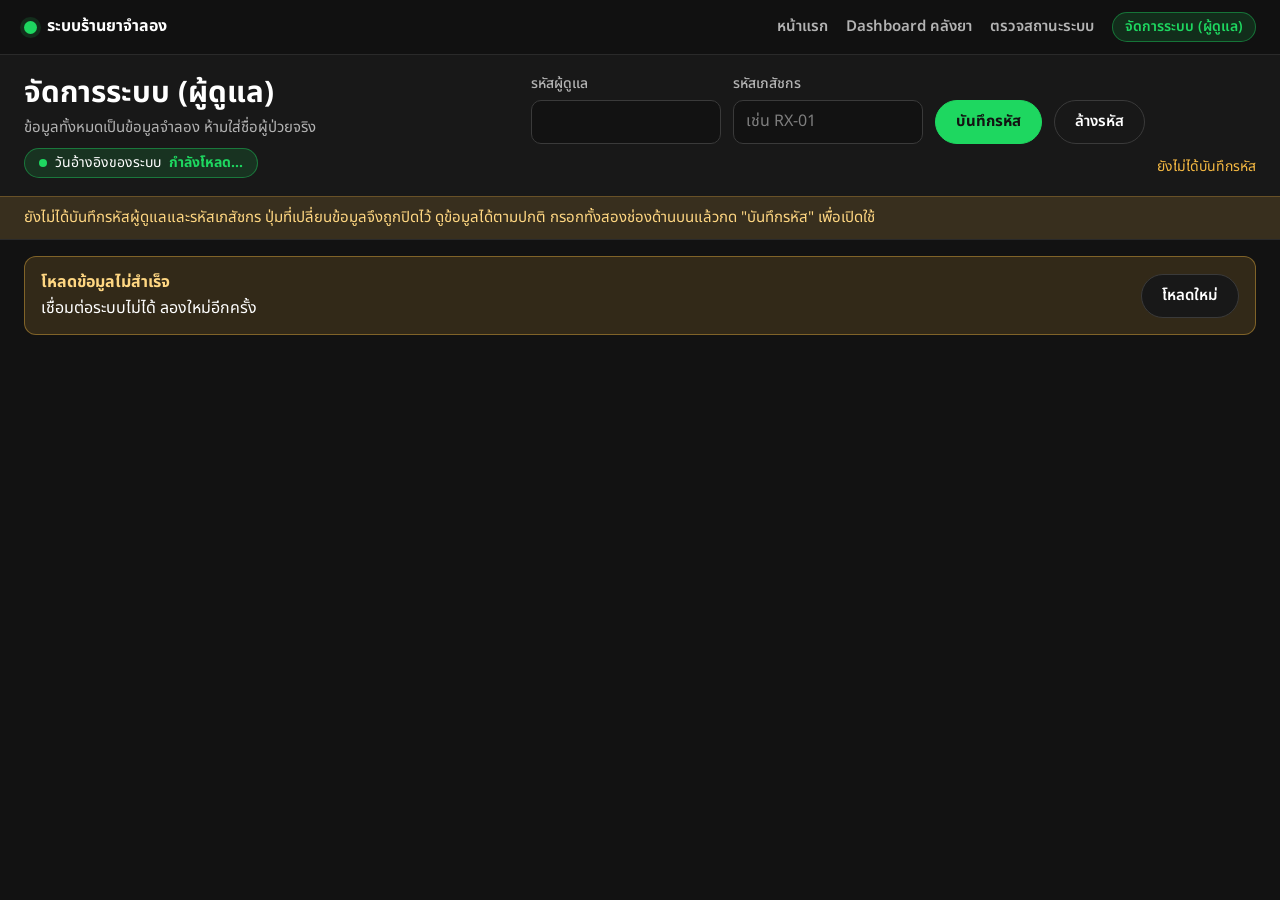
==== admin.html @ 60a3ba69 "Add files via upload" ====
<!DOCTYPE html>
<html lang="th">
<head>
<meta charset="utf-8">
<meta name="viewport" content="width=device-width, initial-scale=1, viewport-fit=cover">
<meta name="theme-color" content="#121212">
<title>จัดการระบบ (ผู้ดูแล) · ระบบร้านยาจำลอง</title>
<link rel="preconnect" href="https://fonts.googleapis.com">
<link rel="preconnect" href="https://fonts.gstatic.com" crossorigin>
<link href="https://fonts.googleapis.com/css2?family=Noto+Sans+Thai:wght@400;500;600;700&display=swap" rel="stylesheet">
<style>
  :root {
    color-scheme: dark;
    --bg: #121212;
    --card: #181818;
    --sub: #202020;
    --line: #2a2a2a;
    --hover: #222222;
    --border: #3a3a3a;
    --text: #ffffff;
    --muted: #b3b3b3;
    --green: #1ed760;
    --green-hover: #2ee670;
    --green-soft: rgba(30, 215, 96, 0.14);
    --green-border: rgba(30, 215, 96, 0.42);
    --orange: #f5b942;
    --orange-soft: rgba(245, 185, 66, 0.14);
    --gray: #8a8a8a;
    --red: #ff7b72;
    --red-soft: rgba(255, 123, 114, 0.14);
    --radius: 12px;
    --card-radius: 16px;
    --pill: 9999px;
    --shadow-card: rgba(0, 0, 0, 0.32) 0px 8px 18px;
    --shadow-dialog: rgba(0, 0, 0, 0.55) 0px 12px 32px;
  }
  * { box-sizing: border-box; }
  html, body { margin: 0; background: var(--bg); color: var(--text); }
  body {
    background: var(--bg);
    color: var(--text);
    font-family: 'Noto Sans Thai', system-ui, -apple-system, 'Segoe UI', sans-serif;
    font-size: 16px;
    line-height: 1.6;
    -webkit-font-smoothing: antialiased;
  }
  h1, h2, h3 { margin: 0; font-weight: 700; line-height: 1.35; }
  h1 { font-size: clamp(1.5rem, 3.2vw, 1.85rem); }
  h2 { font-size: 22px; }
  h3 { font-size: 20px; }
  p { margin: 0; }
  a { color: var(--green); text-underline-offset: .22em; }
  [hidden] { display: none !important; }

  .wrap { max-width: 1440px; margin: 0 auto; padding: 0 24px; }

  /* ---------- แถบนำทางร่วมของระบบ ---------- */
  .sys-topbar {
    background: rgba(18, 18, 18, 0.92);
    border-bottom: 1px solid var(--line);
    backdrop-filter: blur(10px);
    position: sticky;
    top: 0;
    z-index: 30;
  }
  .sys-topbar-inner {
    max-width: 1440px; margin: 0 auto; padding: 12px 24px;
    display: flex; align-items: center; justify-content: space-between;
    flex-wrap: wrap; gap: 10px 20px;
  }
  .sys-brand {
    display: inline-flex; align-items: center; gap: 10px;
    color: var(--text); font-weight: 700; text-decoration: none;
  }
  .sys-brand-dot {
    width: 13px; height: 13px; border-radius: 50%;
    background: var(--green); box-shadow: 0 0 0 4px var(--green-soft);
    flex: 0 0 auto;
  }
  .sys-nav { display: flex; align-items: center; flex-wrap: wrap; gap: 10px 18px; }
  .sys-nav a { color: var(--muted); text-decoration: none; font-size: 15px; font-weight: 600; }
  .sys-nav a:hover { color: var(--green); text-decoration: underline; }
  .sys-nav .sys-current {
    border: 1px solid var(--green-border); background: var(--green-soft); color: var(--green);
    border-radius: var(--pill); padding: 3px 12px; font-size: 14px; font-weight: 600;
  }

  /* ---------- ส่วนหัว ---------- */
  header.top {
    background: var(--card);
    border-bottom: 1px solid var(--line);
  }
  .top-inner {
    max-width: 1440px; margin: 0 auto;
    display: flex; align-items: flex-end; justify-content: space-between;
    gap: 20px 24px; padding: 18px 24px; flex-wrap: wrap;
  }
  .brand .sub { color: var(--muted); font-size: 15px; margin-top: 2px; }
  .asof {
    display: inline-flex; align-items: center; gap: 8px; margin-top: 8px;
    background: var(--green-soft); border: 1px solid var(--green-border); border-radius: var(--pill);
    padding: 3px 14px; font-size: 14px; color: var(--text);
  }
  .asof::before {
    content: ""; width: 8px; height: 8px; border-radius: 50%; background: var(--green);
  }
  .asof b { font-weight: 700; color: var(--green); }
  .creds { display: flex; align-items: flex-end; gap: 12px; flex-wrap: wrap; }
  .creds .field { display: flex; flex-direction: column; gap: 4px; }
  .creds input { width: 190px; }
  .cred-status { flex-basis: 100%; text-align: right; font-size: 14px; color: var(--muted); min-height: 1.5em; }
  .cred-status.warn { color: var(--orange); }

  .lock-note {
    background: var(--orange-soft); border-top: 1px solid rgba(245, 185, 66, 0.25);
    color: #ffd782; font-size: 15px; padding: 9px 24px;
  }

  /* ---------- ฟอร์ม ---------- */
  label { font-size: 14px; color: var(--muted); font-weight: 500; }
  input[type=text], input[type=password], input[type=number], input[type=date], input[type=search], select, textarea {
    font: inherit; font-size: 16px; color: var(--text);
    background: var(--bg); border: 1px solid var(--border); border-radius: 10px;
    padding: 8px 12px; min-height: 44px;
    transition: border-color .15s ease, box-shadow .15s ease;
  }
  input[type=date] { color-scheme: dark; }
  select { color-scheme: dark; cursor: pointer; }
  textarea { resize: vertical; min-height: 76px; width: 100%; }
  input::placeholder, textarea::placeholder { color: #7e7e7e; }
  input:focus, select:focus, textarea:focus {
    outline: none; border-color: var(--green); box-shadow: 0 0 0 2px var(--green-soft);
  }
  input:focus-visible, select:focus-visible, textarea:focus-visible {
    outline: 2px solid var(--green); outline-offset: 2px; border-color: var(--green);
  }
  .check { display: inline-flex; align-items: center; gap: 8px; color: var(--text); font-size: 15px; cursor: pointer; min-height: 44px; }
  .check input { width: 18px; height: 18px; accent-color: var(--green); }

  /* ---------- ปุ่ม (แคปซูล) ---------- */
  .btn {
    font: inherit; font-size: 15px; font-weight: 700; line-height: 1.4;
    border-radius: var(--pill); padding: 8px 20px; min-height: 44px;
    border: 1px solid transparent; cursor: pointer; white-space: nowrap;
    touch-action: manipulation;
    transition: transform .08s ease, background-color .14s ease, border-color .14s ease, color .14s ease;
  }
  .btn:focus-visible { outline: 3px solid var(--green); outline-offset: 2px; }
  .btn:active:not(:disabled) { transform: scale(0.98); }
  .btn.primary { background: var(--green); color: #121212; border-color: var(--green); }
  .btn.primary:hover:not(:disabled) { background: var(--green-hover); border-color: var(--green-hover); }
  .btn.secondary { background: var(--card); color: var(--text); border-color: var(--border); font-weight: 600; }
  .btn.secondary:hover:not(:disabled) { background: var(--hover); border-color: var(--green); color: var(--green); }
  .btn.danger { background: var(--red-soft); color: var(--red); border: 1px solid rgba(255, 123, 114, 0.45); font-weight: 600; }
  .btn.danger:hover:not(:disabled) { background: var(--red); color: #121212; border-color: var(--red); }
  .btn.sm { padding: 5px 14px; min-height: 36px; font-size: 14px; }
  .btn:disabled { opacity: .4; cursor: not-allowed; }

  /* ---------- แถบเตือน ---------- */
  .banner {
    display: flex; align-items: center; justify-content: space-between; gap: 16px; flex-wrap: wrap;
    border: 1px solid rgba(245, 185, 66, 0.4); background: var(--orange-soft);
    color: var(--text); border-radius: var(--radius); padding: 13px 16px; margin-top: 16px;
  }
  .banner .title { color: #ffd782; font-weight: 700; }
  .loading { color: var(--muted); padding: 32px 0; }

  /* ---------- แท็บ ---------- */
  .tabs { display: flex; gap: 8px; flex-wrap: wrap; margin: 22px 0 16px; }
  .tab {
    font: inherit; font-size: 16px; font-weight: 600; cursor: pointer; min-height: 44px;
    background: var(--card); color: var(--muted); border: 1px solid var(--line);
    border-radius: var(--pill); padding: 8px 22px;
    transition: background-color .14s ease, border-color .14s ease, color .14s ease;
  }
  .tab:hover { color: var(--text); background: var(--hover); border-color: var(--border); }
  .tab[aria-selected=true] { background: var(--green-soft); color: var(--green); border-color: var(--green); font-weight: 700; }
  .tab:focus-visible { outline: 3px solid var(--green); outline-offset: 2px; }
  .tab .n { font-weight: 500; opacity: .88; }

  .panel {
    background: var(--card); border: 1px solid var(--line);
    border-radius: var(--card-radius); box-shadow: var(--shadow-card);
    padding: 20px; margin-bottom: 32px;
  }
  .panel-head { display: flex; align-items: center; justify-content: space-between; gap: 16px; flex-wrap: wrap; margin-bottom: 14px; }
  .toolbar { display: flex; align-items: flex-end; gap: 14px 16px; flex-wrap: wrap; margin-bottom: 14px; }
  .toolbar .field { display: flex; flex-direction: column; gap: 4px; }
  .toolbar input[type=search] { width: 300px; max-width: 100%; }
  .count { color: var(--muted); font-size: 14px; margin-left: auto; align-self: center; }

  /* ---------- ตาราง ---------- */
  .table-wrap {
    overflow: auto; max-height: calc(100vh - 330px); min-height: 320px;
    border: 1px solid var(--line); border-radius: var(--radius); background: var(--card);
  }
  table { width: 100%; border-collapse: collapse; font-size: 15px; }
  thead th {
    position: sticky; top: 0; z-index: 1;
    background: #1e1e1e; color: var(--muted); font-weight: 600; text-align: left; font-size: 14px;
    padding: 11px 12px; border-bottom: 1px solid var(--line); white-space: nowrap;
  }
  tbody td { padding: 10px 12px; border-bottom: 1px solid var(--line); vertical-align: top; }
  tbody tr:hover td { background: var(--hover); }
  tbody tr:last-child td { border-bottom: none; }
  th.num, td.num { text-align: right; font-variant-numeric: tabular-nums; white-space: nowrap; }
  td.code { white-space: nowrap; font-weight: 600; font-family: "Cascadia Mono", Consolas, ui-monospace, monospace; font-size: 14px; color: var(--green); }
  td.nowrap { white-space: nowrap; }
  td.actions { white-space: nowrap; }
  td.actions .btn + .btn { margin-left: 6px; }
  .muted { color: var(--muted); }
  .small { font-size: 13.5px; color: var(--muted); display: block; font-family: 'Noto Sans Thai', system-ui, sans-serif; font-weight: 400; }
  .empty td { text-align: center; color: var(--muted); padding: 28px; }
  tr.row-expired td { background: rgba(255, 123, 114, 0.08); }
  tr.row-expired td:first-child { box-shadow: inset 4px 0 0 var(--red); }
  .more-row { display: flex; justify-content: center; padding-top: 14px; }

  /* ---------- ป้ายสถานะ (สี + ข้อความ) ---------- */
  .badge {
    display: inline-flex; align-items: center; gap: 6px;
    border-radius: var(--pill); padding: 2px 12px; font-size: 14px; font-weight: 600;
    border: 1px solid; white-space: nowrap;
  }
  .badge::before { content: ""; width: 8px; height: 8px; border-radius: 50%; background: currentColor; }
  .b-active { color: var(--green); border-color: var(--green-border); background: var(--green-soft); }
  .b-quarantine { color: #ffd782; border-color: rgba(245, 185, 66, 0.42); background: var(--orange-soft); }
  .b-written_off { color: #c8c8c8; border-color: var(--gray); background: rgba(138, 138, 138, 0.14); }
  .b-on { color: var(--green); border-color: var(--green-border); background: var(--green-soft); }
  .b-off { color: #c8c8c8; border-color: var(--gray); background: transparent; border-style: dashed; }
  .b-dispense { color: var(--text); border-color: var(--border); background: var(--sub); }
  .b-return { color: #9ad8ff; border-color: rgba(56, 189, 248, 0.4); background: rgba(56, 189, 248, 0.12); }
  .b-void { color: #c8c8c8; border-color: var(--gray); background: transparent; border-style: dashed; }
  .tag-expired {
    display: inline-block; margin-left: 8px; font-size: 13px; font-weight: 600;
    color: var(--red); border: 1px solid rgba(255, 123, 114, 0.45); background: var(--red-soft);
    border-radius: var(--pill); padding: 1px 10px;
  }

  /* ---------- กล่องยืนยัน ---------- */
  dialog {
    width: min(600px, calc(100vw - 32px)); max-height: calc(100vh - 32px);
    background: var(--card); color: var(--text); border: 1px solid var(--border);
    border-radius: var(--card-radius); padding: 0; box-shadow: var(--shadow-dialog);
  }
  dialog::backdrop { background: rgba(0, 0, 0, 0.74); backdrop-filter: blur(4px); }
  .dlg-body { padding: 22px 24px 20px; display: flex; flex-direction: column; gap: 14px; }
  .dlg-summary {
    background: var(--bg); border: 1px solid var(--line); border-radius: var(--radius);
    padding: 12px 14px; font-size: 15px; color: var(--text);
  }
  .dlg-summary.danger { border-color: rgba(255, 123, 114, 0.5); background: var(--red-soft); }
  .dlg-fields { display: grid; grid-template-columns: 1fr 1fr; gap: 12px 16px; }
  .dlg-fields .field { display: flex; flex-direction: column; gap: 4px; }
  .dlg-fields .field.full { grid-column: 1 / -1; }
  .dlg-fields input, .dlg-fields select { width: 100%; }
  .hint { font-size: 13.5px; color: var(--muted); }
  .req { color: var(--red); }
  .dlg-error {
    border: 1px solid rgba(255, 123, 114, 0.45); background: var(--red-soft); color: #ffb4ae;
    border-radius: var(--radius); padding: 10px 14px; font-weight: 500;
  }
  .reauth {
    border: 1px dashed var(--orange); background: var(--orange-soft);
    border-radius: var(--radius); padding: 12px 14px; display: flex; flex-direction: column; gap: 6px;
  }
  .dlg-actions { display: flex; justify-content: flex-end; gap: 10px; padding-top: 6px; flex-wrap: wrap; }

  /* ---------- ข้อความสำเร็จ ---------- */
  .toast {
    position: fixed; right: 24px; bottom: 24px; z-index: 50; width: min(440px, calc(100vw - 32px));
    display: flex; gap: 12px; align-items: flex-start;
    background: var(--card); border: 1px solid var(--green-border); border-left: 5px solid var(--green);
    border-radius: var(--radius); box-shadow: var(--shadow-dialog); padding: 13px 15px;
  }
  .toast .t-title { color: var(--green); font-weight: 700; }
  .toast .t-msg { flex: 1; }
  .toast .x {
    font: inherit; font-size: 14px; background: transparent; color: var(--muted); border: 1px solid var(--border);
    border-radius: var(--pill); padding: 2px 12px; cursor: pointer; min-height: 34px;
  }
  .toast .x:hover { color: var(--text); border-color: var(--green); }
  .toast .x:focus-visible { outline: 3px solid var(--green); outline-offset: 2px; }

  @media (max-width: 720px) {
    .wrap, .top-inner, .sys-topbar-inner, .lock-note { padding-inline: 16px; }
    .creds .field { flex: 1 1 140px; }
    .creds input, .toolbar .field, .toolbar input[type=search] { width: 100%; }
    .cred-status { text-align: left; }
    .count { margin-left: 0; width: 100%; }
    .dlg-fields { grid-template-columns: 1fr; }
    .toast { right: 16px; bottom: 16px; }
  }
</style>
</head>
<body>

<div class="sys-topbar">
  <div class="sys-topbar-inner">
    <a class="sys-brand" href="./index.html"><span class="sys-brand-dot" aria-hidden="true"></span>ระบบร้านยาจำลอง</a>
    <nav class="sys-nav" aria-label="นำทางระบบ">
      <a href="./index.html">หน้าแรก</a>
      <a href="./dashboard.html">Dashboard คลังยา</a>
      <a href="./status.html">ตรวจสถานะระบบ</a>
      <span class="sys-current" aria-current="page">จัดการระบบ (ผู้ดูแล)</span>
    </nav>
  </div>
</div>

<header class="top">
  <div class="top-inner">
    <div class="brand">
      <h1>จัดการระบบ (ผู้ดูแล)</h1>
      <p class="sub">ข้อมูลทั้งหมดเป็นข้อมูลจำลอง ห้ามใส่ชื่อผู้ป่วยจริง</p>
      <p class="asof">วันอ้างอิงของระบบ <b id="asof">กำลังโหลด…</b></p>
    </div>
    <form id="cred-form" class="creds" autocomplete="off" novalidate>
      <div class="field">
        <label for="admin-code">รหัสผู้ดูแล</label>
        <input id="admin-code" type="password" autocomplete="off" spellcheck="false">
      </div>
      <div class="field">
        <label for="rx-code">รหัสเภสัชกร</label>
        <input id="rx-code" type="text" placeholder="เช่น RX-01" autocomplete="off" spellcheck="false">
      </div>
      <button type="submit" class="btn primary">บันทึกรหัส</button>
      <button type="button" id="cred-clear" class="btn secondary">ล้างรหัส</button>
      <p id="cred-status" class="cred-status" role="status" aria-live="polite"></p>
    </form>
  </div>
  <p id="lock-note" class="lock-note" role="note">
    ยังไม่ได้บันทึกรหัสผู้ดูแลและรหัสเภสัชกร ปุ่มที่เปลี่ยนข้อมูลจึงถูกปิดไว้ ดูข้อมูลได้ตามปกติ
    กรอกทั้งสองช่องด้านบนแล้วกด "บันทึกรหัส" เพื่อเปิดใช้
  </p>
</header>

<main class="wrap">
  <div id="load-banner" class="banner" role="alert" hidden>
    <div>
      <p class="title" id="load-title">โหลดข้อมูลไม่สำเร็จ</p>
      <p id="load-msg"></p>
    </div>
    <button type="button" id="reload-btn" class="btn secondary">โหลดใหม่</button>
  </div>

  <p id="loading" class="loading" role="status">กำลังโหลดข้อมูล…</p>

  <div id="app" hidden>
    <div class="tabs" role="tablist" aria-label="ส่วนจัดการ">
      <button type="button" class="tab" role="tab" id="tab-catalog" aria-controls="panel-catalog" aria-selected="true">บัญชียา <span class="n" id="n-catalog"></span></button>
      <button type="button" class="tab" role="tab" id="tab-stock" aria-controls="panel-stock" aria-selected="false" tabindex="-1">คลังรายล็อต <span class="n" id="n-stock"></span></button>
      <button type="button" class="tab" role="tab" id="tab-log" aria-controls="panel-log" aria-selected="false" tabindex="-1">รายการจ่าย <span class="n" id="n-log"></span></button>
    </div>

    <!-- แท็บ บัญชียา -->
    <section class="panel" role="tabpanel" id="panel-catalog" aria-labelledby="tab-catalog">
      <div class="panel-head">
        <h2>บัญชียา</h2>
        <button type="button" class="btn primary" id="btn-add-drug" data-write>เพิ่มยา</button>
      </div>
      <div class="toolbar">
        <div class="field">
          <label for="cat-q">ค้นหา (รหัสยา / ชื่อสามัญ)</label>
          <input id="cat-q" type="search" placeholder="เช่น PARA หรือ Paracetamol">
        </div>
        <div class="field">
          <label for="cat-cat">หมวด</label>
          <select id="cat-cat"><option value="">ทุกหมวด</option></select>
        </div>
        <label class="check"><input type="checkbox" id="cat-nolot"> เฉพาะที่ยังไม่มีล็อต</label>
        <label class="check"><input type="checkbox" id="cat-inactive"> เฉพาะที่ปิดใช้งาน</label>
        <span class="count" id="cat-count"></span>
      </div>
      <div class="table-wrap">
        <table>
          <thead>
            <tr>
              <th>รหัสยา</th><th>ชื่อสามัญ</th><th>ความแรง</th><th>รูปแบบ</th><th>หมวด</th>
              <th class="num">จุดสั่งซื้อ</th><th class="num">ยอดใช้ได้</th><th class="num">จำนวนล็อต</th>
              <th>สถานะ</th><th>จัดการ</th>
            </tr>
          </thead>
          <tbody id="cat-body"></tbody>
        </table>
      </div>
    </section>

    <!-- แท็บ คลังรายล็อต -->
    <section class="panel" role="tabpanel" id="panel-stock" aria-labelledby="tab-stock" hidden>
      <div class="panel-head">
        <h2>คลังรายล็อต</h2>
        <button type="button" class="btn primary" id="btn-receive" data-write>รับยาเข้าล็อตใหม่</button>
      </div>
      <div class="toolbar">
        <div class="field">
          <label for="stk-q">ค้นหา (รหัสล็อตระบบ / รหัสยา / เลขล็อต)</label>
          <input id="stk-q" type="search" placeholder="เช่น S007 หรือ PARA500">
        </div>
        <div class="field">
          <label for="stk-status">สถานะ</label>
          <select id="stk-status">
            <option value="">ทุกสถานะ</option>
            <option value="active">ใช้ได้</option>
            <option value="quarantine">กักไว้</option>
            <option value="written_off">ตัดจำหน่าย</option>
          </select>
        </div>
        <span class="count" id="stk-count"></span>
      </div>
      <div class="table-wrap">
        <table>
          <thead>
            <tr>
              <th>รหัสล็อตระบบ</th><th>รหัสยา</th><th>เลขล็อต</th><th>วันรับ</th><th>วันหมดอายุ</th>
              <th class="num">คงเหลือ</th><th class="num">ราคาทุน</th><th>สถานะ</th><th>จัดการ</th>
            </tr>
          </thead>
          <tbody id="stk-body"></tbody>
        </table>
      </div>
    </section>

    <!-- แท็บ รายการจ่าย -->
    <section class="panel" role="tabpanel" id="panel-log" aria-labelledby="tab-log" hidden>
      <div class="panel-head">
        <h2>รายการจ่าย</h2>
      </div>
      <div class="toolbar">
        <div class="field">
          <label for="log-q">ค้นหา (เลขที่ใบจ่าย / รหัสยา / รหัสผู้ป่วย)</label>
          <input id="log-q" type="search" placeholder="เช่น D0115">
        </div>
        <div class="field">
          <label for="log-type">ประเภท</label>
          <select id="log-type">
            <option value="">ทุกประเภท</option>
            <option value="dispense">จ่าย</option>
            <option value="return">คืน</option>
            <option value="void">ยกเลิก</option>
          </select>
        </div>
        <span class="count" id="log-count"></span>
      </div>
      <div class="table-wrap">
        <table>
          <thead>
            <tr>
              <th>เลขที่ใบจ่าย</th><th>วันเวลา</th><th>รหัสยา</th><th>เลขล็อต</th><th class="num">จำนวน</th>
              <th>รหัสผู้ป่วย</th><th>รหัสเภสัชกร</th><th>ประเภท</th><th>จัดการ</th>
            </tr>
          </thead>
          <tbody id="log-body"></tbody>
        </table>
      </div>
      <div class="more-row"><button type="button" class="btn secondary" id="log-more" hidden>แสดงเพิ่ม</button></div>
    </section>
  </div>
</main>

<!-- กล่องยืนยัน (ใช้ร่วมทุก action) -->
<dialog id="dlg" aria-labelledby="dlg-title">
  <form id="dlg-form" class="dlg-body" novalidate>
    <h3 id="dlg-title"></h3>
    <p id="dlg-summary" class="dlg-summary"></p>
    <div id="dlg-fields" class="dlg-fields"></div>
    <div id="dlg-reauth" class="reauth" hidden>
      <label for="dlg-reauth-input">รหัสผู้ดูแลใหม่ <span class="req">*</span></label>
      <input id="dlg-reauth-input" type="password" autocomplete="off" spellcheck="false">
      <span class="hint">กรอกแล้วกด "ยืนยัน" อีกครั้ง ระบบจะบันทึกรหัสใหม่และส่งรายการนี้ซ้ำ</span>
    </div>
    <p id="dlg-error" class="dlg-error" role="alert" hidden></p>
    <div class="dlg-actions">
      <button type="button" class="btn secondary" id="dlg-cancel">ยกเลิก</button>
      <button type="submit" class="btn primary" id="dlg-ok">ยืนยัน</button>
    </div>
  </form>
</dialog>

<div id="toast" class="toast" role="status" aria-live="polite" hidden>
  <div class="t-msg">
    <p class="t-title">บันทึกสำเร็จ</p>
    <p id="toast-msg"></p>
  </div>
  <button type="button" class="x" id="toast-close" aria-label="ปิดข้อความ">ปิด</button>
</div>

<script>
'use strict';

/* =========================================================
   ค่าคงที่ (ไม่มีรหัสลับใด ๆ ในโค้ด)
   ========================================================= */
const KEY_ADMIN = 'rx_admin_code';
const KEY_RX = 'rx_pharmacist_code';
const NET_ERR = 'เชื่อมต่อระบบไม่ได้ ลองใหม่อีกครั้ง';
const LOCK_MSG = 'กรอกรหัสผู้ดูแลและรหัสเภสัชกร แล้วกด "บันทึกรหัส" ก่อน';
const LOG_PAGE = 50;

const STATUS_LABEL = { active: 'ใช้ได้', quarantine: 'กักไว้', written_off: 'ตัดจำหน่าย' };
const TYPE_LABEL = { dispense: 'จ่าย', return: 'คืน', void: 'ยกเลิก' };
const DRUG_FIELD_LABEL = {
  sku: 'รหัสยา', generic_name: 'ชื่อสามัญ', strength: 'ความแรง', dosage_form: 'รูปแบบ',
  unit: 'หน่วย', category: 'หมวด', atc_code: 'รหัส ATC', reorder_level: 'จุดสั่งซื้อ'
};

const state = {
  asOf: null,
  catalog: [],
  stock: [],
  log: [],
  drugBySku: new Map(),
  logShown: LOG_PAGE,
  loadedOnce: false,
  halted: false
};

/* =========================================================
   ตัวช่วยสร้าง element (ใช้ textContent / createElement เท่านั้น ไม่ประกอบ HTML จากข้อความ)
   ========================================================= */
const $ = (sel) => document.querySelector(sel);

function el(tag, props, ...children) {
  const n = document.createElement(tag);
  if (props) {
    for (const [k, v] of Object.entries(props)) {
      if (v === null || v === undefined || v === false) continue;
      if (k === 'class') n.className = v;
      else if (k === 'text') n.textContent = v;
      else if (k.startsWith('on') && typeof v === 'function') n.addEventListener(k.slice(2), v);
      else n.setAttribute(k, v === true ? '' : String(v));
    }
  }
  for (const c of children.flat()) {
    if (c === null || c === undefined || c === false) continue;
    n.append(c instanceof Node ? c : String(c));
  }
  return n;
}

const str = (v) => (v === null || v === undefined) ? '' : String(v);

/* =========================================================
   sessionStorage เท่านั้น
   ========================================================= */
function ssGet(k) { try { return sessionStorage.getItem(k) || ''; } catch (e) { return ''; } }
function ssSet(k, v) { try { sessionStorage.setItem(k, v); return true; } catch (e) { return false; } }
function ssDel(k) { try { sessionStorage.removeItem(k); } catch (e) { /* ignore */ } }
function creds() { return { admin: ssGet(KEY_ADMIN), by: ssGet(KEY_RX) }; }
function canWrite() { const c = creds(); return !!(c.admin && c.by); }

/* =========================================================
   รูปแบบการแสดงผล (แสดงค่าที่เซิร์ฟเวอร์ส่ง ไม่คำนวณยอดเอง)
   ========================================================= */
function fmtInt(v) {
  if (v === null || v === undefined || v === '') return '—';
  const x = Number(v);
  return Number.isFinite(x) ? Math.round(x).toLocaleString('en-US') : '—';
}
function fmtMoney(v) {
  if (v === null || v === undefined || v === '') return '—';
  const x = Number(v);
  return Number.isFinite(x)
    ? x.toLocaleString('en-US', { minimumFractionDigits: 2, maximumFractionDigits: 2 })
    : '—';
}
function fmtDate(v) {
  if (v === null || v === undefined || v === '') return null;
  const s = String(v);
  return /^\d{4}-\d{2}-\d{2}/.test(s) ? s.slice(0, 10) : s;
}
function isTrue(v) { return v === true || v === 'true' || v === 1 || v === 't'; }
function drugLabel(sku) {
  const d = state.drugBySku.get(sku);
  return d ? [d.generic_name, d.strength].filter(Boolean).join(' ') : '';
}
function errText(e) {
  if (e === null || e === undefined) return '';
  if (typeof e === 'string') return e;
  if (typeof e === 'object' && e.message) return String(e.message);
  try { return JSON.stringify(e); } catch (x) { return String(e); }
}

/* =========================================================
   ส่วนหัว: รหัสผู้ดูแล / รหัสเภสัชกร
   ========================================================= */
function updateLock() {
  const ok = canWrite();
  document.querySelectorAll('[data-write]').forEach((b) => {
    b.disabled = !ok;
    if (ok) b.removeAttribute('title'); else b.title = LOCK_MSG;
  });
  $('#lock-note').hidden = ok;
  updateCredStatus();
}

function updateCredStatus() {
  const c = creds();
  const st = $('#cred-status');
  const typedAdmin = $('#admin-code').value;
  const typedRx = $('#rx-code').value.trim().toUpperCase();
  st.classList.remove('warn');
  if (c.admin && c.by) {
    if (typedAdmin !== c.admin || typedRx !== c.by) {
      st.textContent = 'มีการแก้รหัสที่ยังไม่บันทึก กด "บันทึกรหัส" เพื่อใช้ค่าใหม่ (ตอนนี้ยังใช้ผู้บันทึก ' + c.by + ')';
      st.classList.add('warn');
    } else {
      st.textContent = 'บันทึกรหัสแล้ว · ผู้บันทึก ' + c.by;
    }
  } else {
    st.textContent = 'ยังไม่ได้บันทึกรหัส';
    st.classList.add('warn');
  }
}

$('#cred-form').addEventListener('submit', (e) => {
  e.preventDefault();
  const admin = $('#admin-code').value;
  const rx = $('#rx-code').value.trim().toUpperCase();
  $('#rx-code').value = rx;
  if (!admin.trim() || !rx) {
    const st = $('#cred-status');
    st.textContent = 'กรอกให้ครบทั้งรหัสผู้ดูแลและรหัสเภสัชกร';
    st.classList.add('warn');
    (!admin.trim() ? $('#admin-code') : $('#rx-code')).focus();
    return;
  }
  ssSet(KEY_ADMIN, admin);
  ssSet(KEY_RX, rx);
  updateLock();
});

$('#cred-clear').addEventListener('click', () => {
  ssDel(KEY_ADMIN);
  ssDel(KEY_RX);
  $('#admin-code').value = '';
  $('#rx-code').value = '';
  updateLock();
});

$('#admin-code').addEventListener('input', updateCredStatus);
$('#rx-code').addEventListener('input', updateCredStatus);

/* =========================================================
   โหลดข้อมูล GET /api/data
   ========================================================= */
function showLoadError(title, msg) {
  $('#load-title').textContent = title;
  $('#load-msg').textContent = msg;
  $('#load-banner').hidden = false;
  $('#loading').hidden = true;
  // ถ้ายังไม่เคยโหลดสำเร็จ หรือระบบสั่งหยุด ให้ซ่อนส่วนจัดการ
  $('#app').hidden = !state.loadedOnce || state.halted;
}

async function loadData() {
  const btn = $('#reload-btn');
  btn.disabled = true;
  if (!state.loadedOnce) $('#loading').hidden = false;

  let res, json;
  try {
    res = await fetch('/api/data', { cache: 'no-store', headers: { Accept: 'application/json' } });
  } catch (e) {
    btn.disabled = false;
    showLoadError('โหลดข้อมูลไม่สำเร็จ', NET_ERR + (state.loadedOnce ? ' (ตัวเลขบนจออาจไม่ตรงกับฐานข้อมูล)' : ''));
    return;
  }
  try {
    json = await res.json();
  } catch (e) {
    btn.disabled = false;
    showLoadError('โหลดข้อมูลไม่สำเร็จ', NET_ERR);
    return;
  }
  btn.disabled = false;

  if (!res.ok || !json || typeof json !== 'object') {
    showLoadError('โหลดข้อมูลไม่สำเร็จ',
      (json && json.message ? String(json.message) : 'ระบบตอบกลับผิดพลาด (HTTP ' + res.status + ')') +
      (state.loadedOnce ? ' (ตัวเลขบนจออาจไม่ตรงกับฐานข้อมูล)' : ''));
    return;
  }

  if (json.catalog_error) {
    state.halted = true;
    showLoadError('ยังไม่ได้ติดตั้งส่วนจัดการข้อมูล', errText(json.catalog_error) + ' — ติดตั้งแล้วกด "โหลดใหม่"');
    return;
  }

  state.halted = false;
  const items = (x) => (x && Array.isArray(x.items)) ? x.items : [];
  const metaAsOf = (x) => (x && x.meta && x.meta.as_of) ? x.meta.as_of : null;

  state.asOf = fmtDate(metaAsOf(json.drugs) || metaAsOf(json.catalog) || metaAsOf(json.stock) || metaAsOf(json.dispense_log));
  state.catalog = items(json.catalog);
  state.stock = items(json.stock);
  state.log = items(json.dispense_log);
  state.drugBySku = new Map(state.catalog.map((d) => [d.sku, d]));
  state.loadedOnce = true;

  $('#asof').textContent = state.asOf || 'ไม่ทราบ (เซิร์ฟเวอร์ไม่ได้ส่งมา)';
  $('#n-catalog').textContent = '(' + state.catalog.length + ')';
  $('#n-stock').textContent = '(' + state.stock.length + ')';
  $('#n-log').textContent = '(' + state.log.length + ')';

  rebuildCategoryFilter();
  renderAll();

  $('#load-banner').hidden = true;
  $('#loading').hidden = true;
  $('#app').hidden = false;
}

$('#reload-btn').addEventListener('click', loadData);

function renderAll() {
  renderCatalog();
  renderStock();
  renderLog();
  updateLock();
}

/* =========================================================
   ตัวช่วยตาราง
   ========================================================= */
function td(text, cls) { return el('td', { class: cls || null, text: str(text) }); }
function badge(text, cls) { return el('span', { class: 'badge ' + cls, text: text }); }
function actBtn(label, variant, onClick) {
  const ok = canWrite();
  return el('button', {
    type: 'button', class: 'btn sm ' + variant, 'data-write': true,
    disabled: !ok, title: ok ? null : LOCK_MSG, onclick: onClick, text: label
  });
}
function emptyRow(cols, text) {
  return el('tr', { class: 'empty' }, el('td', { colspan: cols, text: text }));
}
function distinct(field, extra) {
  const set = new Set();
  state.catalog.forEach((d) => { const v = str(d[field]).trim(); if (v) set.add(v); });
  if (extra) set.add(extra);
  return [...set].sort((a, b) => a.localeCompare(b, 'th'));
}

/* =========================================================
   แท็บ บัญชียา
   ========================================================= */
function rebuildCategoryFilter() {
  const sel = $('#cat-cat');
  const cur = sel.value;
  const opts = distinct('category');
  sel.replaceChildren(el('option', { value: '', text: 'ทุกหมวด' }), ...opts.map((c) => el('option', { value: c, text: c })));
  sel.value = opts.includes(cur) ? cur : '';
}

function renderCatalog() {
  const q = $('#cat-q').value.trim().toLowerCase();
  const cat = $('#cat-cat').value;
  const noLot = $('#cat-nolot').checked;
  const inactive = $('#cat-inactive').checked;

  const rows = state.catalog.filter((d) => {
    if (q && !(str(d.sku).toLowerCase().includes(q) || str(d.generic_name).toLowerCase().includes(q))) return false;
    if (cat && str(d.category) !== cat) return false;
    if (noLot && (Number(d.lot_count) || 0) !== 0) return false;
    if (inactive && isTrue(d.is_active)) return false;
    return true;
  }).sort((a, b) => str(a.sku).localeCompare(str(b.sku), 'en', { numeric: true }));

  const body = $('#cat-body');
  body.replaceChildren(...(rows.length ? rows.map(catalogRow) : [emptyRow(10, 'ไม่พบรายการที่ตรงกับเงื่อนไข')]));
  $('#cat-count').textContent = 'แสดง ' + rows.length + ' จาก ' + state.catalog.length + ' รายการ';
}

function catalogRow(d) {
  const active = isTrue(d.is_active);
  const qtyCell = el('td', { class: 'num' }, fmtInt(d.usable_qty));
  if (Number(d.quarantine_qty) > 0) {
    qtyCell.append(el('span', { class: 'small', text: 'กักไว้ ' + fmtInt(d.quarantine_qty) }));
  }
  return el('tr', null,
    td(d.sku, 'code'),
    td(d.generic_name),
    td(d.strength, 'nowrap'),
    td(d.dosage_form),
    td(d.category),
    td(fmtInt(d.reorder_level), 'num'),
    qtyCell,
    td(fmtInt(d.lot_count), 'num'),
    el('td', null, badge(active ? 'ใช้งาน' : 'ปิดใช้งาน', active ? 'b-on' : 'b-off')),
    el('td', { class: 'actions' },
      actBtn('แก้ไข', 'secondary', () => openEditDrug(d)),
      active
        ? actBtn('ปิดใช้งาน', 'danger', () => openSetActive(d, false))
        : actBtn('เปิดใช้งาน', 'secondary', () => openSetActive(d, true))
    )
  );
}

['#cat-q', '#cat-cat', '#cat-nolot', '#cat-inactive'].forEach((s) => {
  $(s).addEventListener('input', () => { renderCatalog(); updateLock(); });
});

/* =========================================================
   แท็บ คลังรายล็อต
   ========================================================= */
function renderStock() {
  const q = $('#stk-q').value.trim().toLowerCase();
  const st = $('#stk-status').value;

  const rows = state.stock.filter((s) => {
    if (q && !(str(s.stock_id).toLowerCase().includes(q) || str(s.sku).toLowerCase().includes(q) || str(s.lot).toLowerCase().includes(q))) return false;
    if (st && s.status !== st) return false;
    return true;
  }).sort((a, b) => str(a.stock_id).localeCompare(str(b.stock_id), 'en', { numeric: true }));

  $('#stk-body').replaceChildren(...(rows.length ? rows.map(stockRow) : [emptyRow(9, 'ไม่พบล็อตที่ตรงกับเงื่อนไข')]));
  $('#stk-count').textContent = 'แสดง ' + rows.length + ' จาก ' + state.stock.length + ' ล็อต';
}

function stockRow(s) {
  const exp = fmtDate(s.expiry);
  // ไฮไลต์เพื่อการมองเห็นเท่านั้น (เทียบกับ as_of จากเซิร์ฟเวอร์ ไม่ใช้วันที่ของเครื่อง) ไม่เปลี่ยนสถานะใด ๆ
  const expired = !!(exp && state.asOf && exp < state.asOf);

  const expCell = el('td', { class: 'nowrap' });
  if (exp) {
    expCell.append(exp);
    if (expired) expCell.append(el('span', { class: 'tag-expired', text: 'หมดอายุแล้ว' }));
  } else {
    expCell.append(el('span', { class: 'muted', text: 'ไม่ระบุ' }));
  }

  const skuCell = el('td', { class: 'code' }, str(s.sku));
  const name = drugLabel(s.sku);
  if (name) skuCell.append(el('span', { class: 'small', text: name }));

  const statusText = STATUS_LABEL[s.status] || str(s.status);
  const actions = el('td', { class: 'actions' });
  if (s.status === 'active') {
    actions.append(
      actBtn('กักไว้', 'secondary', () => openStockStatus(s, 'quarantine')),
      actBtn('ตัดจำหน่าย', 'danger', () => openStockStatus(s, 'written_off'))
    );
  } else if (s.status === 'quarantine') {
    actions.append(
      actBtn('ปล่อยใช้', 'secondary', () => openStockStatus(s, 'active')),
      actBtn('แก้วันหมดอายุ', 'secondary', () => openFixExpiry(s)),
      actBtn('ตัดจำหน่าย', 'danger', () => openStockStatus(s, 'written_off'))
    );
  }

  return el('tr', { class: expired ? 'row-expired' : null },
    td(s.stock_id, 'code'),
    skuCell,
    td(s.lot, 'nowrap'),
    td(fmtDate(s.received_date) || '—', 'nowrap'),
    expCell,
    td(fmtInt(s.qty_on_hand), 'num'),
    td(fmtMoney(s.unit_cost), 'num'),
    el('td', null, badge(statusText, 'b-' + (STATUS_LABEL[s.status] ? s.status : 'written_off'))),
    actions
  );
}

['#stk-q', '#stk-status'].forEach((s) => {
  $(s).addEventListener('input', () => { renderStock(); updateLock(); });
});

/* =========================================================
   แท็บ รายการจ่าย
   ========================================================= */
function sortedLog() {
  // เรียงใหม่ไปเก่า ตามข้อความวันเวลาที่เซิร์ฟเวอร์ส่ง (ไม่แปลงเขตเวลา) แล้วตามเลขที่ใบจ่าย
  return [...state.log].sort((a, b) => {
    const t = str(b.datetime).localeCompare(str(a.datetime));
    return t !== 0 ? t : str(b.dispense_id).localeCompare(str(a.dispense_id), 'en', { numeric: true });
  });
}

function renderLog() {
  const q = $('#log-q').value.trim().toLowerCase();
  const ty = $('#log-type').value;

  const rows = sortedLog().filter((r) => {
    if (q && !(str(r.dispense_id).toLowerCase().includes(q) || str(r.sku).toLowerCase().includes(q) || str(r.patient_code).toLowerCase().includes(q))) return false;
    if (ty && r.type !== ty) return false;
    return true;
  });

  const shown = rows.slice(0, state.logShown);
  $('#log-body').replaceChildren(...(shown.length ? shown.map(logRow) : [emptyRow(9, 'ไม่พบรายการที่ตรงกับเงื่อนไข')]));
  $('#log-count').textContent = 'แสดง ' + shown.length + ' จาก ' + rows.length + ' รายการ' +
    (rows.length !== state.log.length ? ' (ทั้งหมด ' + state.log.length + ')' : '');

  const more = $('#log-more');
  const left = rows.length - shown.length;
  more.hidden = left <= 0;
  more.textContent = 'แสดงเพิ่ม (' + Math.min(LOG_PAGE, left) + ' จากที่เหลือ ' + left + ')';
}

function logRow(r) {
  const actions = el('td', { class: 'actions' });
  if (r.type === 'dispense') {
    actions.append(
      actBtn('คืนยา', 'secondary', () => openReturn(r)),
      actBtn('ยกเลิกรายการ', 'danger', () => openVoid(r))
    );
  }
  return el('tr', null,
    td(r.dispense_id, 'code'),
    td(r.datetime, 'nowrap'),
    td(r.sku, 'code'),
    td(r.lot, 'nowrap'),
    td(fmtInt(r.qty), 'num'),
    td(r.patient_code, 'nowrap'),
    td(r.pharmacist_code, 'nowrap'),
    el('td', null, badge(TYPE_LABEL[r.type] || str(r.type), 'b-' + (TYPE_LABEL[r.type] ? r.type : 'void'))),
    actions
  );
}

['#log-q', '#log-type'].forEach((s) => {
  $(s).addEventListener('input', () => { state.logShown = LOG_PAGE; renderLog(); updateLock(); });
});
$('#log-more').addEventListener('click', () => {
  state.logShown += LOG_PAGE;
  renderLog();
  updateLock();
});

/* =========================================================
   แท็บ
   ========================================================= */
const TABS = ['catalog', 'stock', 'log'];
function selectTab(name, focus) {
  TABS.forEach((t) => {
    const on = t === name;
    const tab = $('#tab-' + t);
    tab.setAttribute('aria-selected', on ? 'true' : 'false');
    tab.tabIndex = on ? 0 : -1;
    $('#panel-' + t).hidden = !on;
    if (on && focus) tab.focus();
  });
}
TABS.forEach((t, i) => {
  const tab = $('#tab-' + t);
  tab.addEventListener('click', () => selectTab(t));
  tab.addEventListener('keydown', (e) => {
    if (e.key === 'ArrowRight') selectTab(TABS[(i + 1) % TABS.length], true);
    else if (e.key === 'ArrowLeft') selectTab(TABS[(i + TABS.length - 1) % TABS.length], true);
  });
});

/* =========================================================
   ส่งข้อมูล POST /api/admin
   ========================================================= */
async function postAdmin(body, adminCode) {
  let res, data;
  try {
    res = await fetch('/api/admin', {
      method: 'POST',
      cache: 'no-store',
      headers: { 'Content-Type': 'application/json', 'x-admin-code': adminCode },
      body: JSON.stringify(body)
    });
  } catch (e) {
    return { ok: false, message: NET_ERR };
  }
  try {
    data = await res.json();
  } catch (e) {
    return { ok: false, status: res.status, message: NET_ERR };
  }
  const msg = data && data.message ? String(data.message) : '';
  if (res.status === 401) return { ok: false, status: 401, message: msg || 'รหัสผู้ดูแลไม่ถูกต้อง' };
  if (res.ok && data && data.ok === true) return { ok: true, data: data };
  return { ok: false, status: res.status, message: msg || ('ระบบตอบกลับผิดพลาด (HTTP ' + res.status + ')') };
}

/* =========================================================
   กล่องยืนยัน (ใช้ร่วมทุก action)
   cfg = { title, danger, summary(values), fields[], reason, validate(values)->[ข้อความ],
           body(values)->object, success(resp, values)->ข้อความ }
   ========================================================= */
const dlg = $('#dlg');
let dlgCfg = null;
let dlgBusy = false;
let fieldSeq = 0;

function buildField(f) {
  const id = 'f-' + f.name + '-' + (++fieldSeq);
  let input;
  if (f.type === 'select') {
    input = el('select', { id: id, name: f.name },
      el('option', { value: '', text: '— เลือก' + (f.label ? f.label : '') + ' —' }),
      ...f.options.map((o) => el('option', { value: o.value, text: o.label }))
    );
    input.value = str(f.value);
  } else if (f.type === 'textarea') {
    input = el('textarea', { id: id, name: f.name, rows: 2, placeholder: f.placeholder || null });
    input.value = str(f.value);
  } else {
    input = el('input', {
      id: id, name: f.name, type: f.type || 'text',
      step: f.step || null, min: f.min !== undefined ? f.min : null,
      inputmode: f.inputmode || null, placeholder: f.placeholder || null,
      autocomplete: 'off', spellcheck: 'false'
    });
    input.value = str(f.value);
  }
  if (f.upper) {
    input.addEventListener('input', () => {
      const p = input.selectionStart;
      input.value = input.value.toUpperCase();
      try { input.setSelectionRange(p, p); } catch (e) { /* ignore */ }
    });
  }
  return el('div', { class: 'field' + (f.full ? ' full' : '') },
    el('label', { for: id }, f.label, f.required ? el('span', { class: 'req', text: ' *' }) : null),
    input,
    f.hint ? el('span', { class: 'hint', text: f.hint }) : null
  );
}

function dlgValues() {
  const out = {};
  $('#dlg-fields').querySelectorAll('input, select, textarea').forEach((n) => { out[n.name] = n.value; });
  return out;
}

function refreshSummary() {
  if (!dlgCfg) return;
  const s = typeof dlgCfg.summary === 'function' ? dlgCfg.summary(dlgValues()) : dlgCfg.summary;
  $('#dlg-summary').textContent = s;
}

function dlgError(msg) {
  const e = $('#dlg-error');
  if (msg) { e.textContent = msg; e.hidden = false; }
  else { e.textContent = ''; e.hidden = true; }
}

function setBusy(b) {
  dlgBusy = b;
  const ok = $('#dlg-ok');
  ok.disabled = b;
  ok.textContent = b ? 'กำลังบันทึก…' : 'ยืนยัน';
  $('#dlg-cancel').disabled = b;
}

function openDialog(cfg) {
  if (!canWrite()) { updateLock(); return; }
  dlgCfg = cfg;
  $('#dlg-title').textContent = cfg.title;
  $('#dlg-summary').classList.toggle('danger', !!cfg.danger);
  const fields = (cfg.fields || []).slice();
  if (cfg.reason) {
    fields.push({ name: 'reason', label: 'เหตุผล', type: 'textarea', required: true, full: true, placeholder: 'ระบุเหตุผลที่บันทึกรายการนี้' });
  }
  $('#dlg-fields').replaceChildren(...fields.map(buildField));
  $('#dlg-fields').hidden = fields.length === 0;
  $('#dlg-reauth').hidden = true;
  $('#dlg-reauth-input').value = '';
  dlgError('');
  setBusy(false);
  $('#dlg-ok').className = 'btn ' + (cfg.danger ? 'danger' : 'primary');
  refreshSummary();
  dlg.showModal();
  const first = $('#dlg-fields').querySelector('input, select, textarea');
  (first || $('#dlg-cancel')).focus();
}

function closeDialog() {
  dlgCfg = null;
  if (dlg.open) dlg.close();
}

$('#dlg-fields').addEventListener('input', refreshSummary);
$('#dlg-fields').addEventListener('change', refreshSummary);
$('#dlg-cancel').addEventListener('click', () => { if (!dlgBusy) closeDialog(); });
dlg.addEventListener('cancel', (e) => { if (dlgBusy) e.preventDefault(); else dlgCfg = null; });

$('#dlg-form').addEventListener('submit', async (e) => {
  e.preventDefault();
  if (dlgBusy || !dlgCfg) return;
  const cfg = dlgCfg;
  dlgError('');

  // กรณีเพิ่งได้ 401: รับรหัสผู้ดูแลใหม่จากในกล่อง
  if (!$('#dlg-reauth').hidden) {
    const v = $('#dlg-reauth-input').value;
    if (!v.trim()) { dlgError('กรุณากรอกรหัสผู้ดูแลใหม่'); $('#dlg-reauth-input').focus(); return; }
    ssSet(KEY_ADMIN, v);
    $('#admin-code').value = v;
    $('#dlg-reauth').hidden = true;
    updateLock();
  }

  const c = creds();
  if (!c.admin || !c.by) { dlgError(LOCK_MSG); return; }

  const vals = dlgValues();
  const errs = cfg.validate ? cfg.validate(vals) : [];
  if (cfg.reason && !str(vals.reason).trim()) errs.push('กรุณากรอกเหตุผล');
  if (errs.length) { dlgError(errs.join(' · ')); return; }

  const body = cfg.body(vals);
  if (cfg.reason) body.reason = vals.reason.trim();
  body.by = c.by;

  setBusy(true);
  const r = await postAdmin(body, c.admin);
  setBusy(false);

  if (r.ok) {
    const msg = cfg.success(r.data, vals);
    closeDialog();
    showToast(msg);
    await loadData();   // ดึงข้อมูลใหม่ทันที ให้ตัวเลขตรงกับฐานข้อมูล
    return;
  }

  if (r.status === 401) {
    ssDel(KEY_ADMIN);
    $('#admin-code').value = '';
    updateLock();
    $('#dlg-reauth').hidden = false;
    dlgError(r.message + ' — ล้างรหัสผู้ดูแลที่บันทึกไว้แล้ว กรุณากรอกรหัสผู้ดูแลใหม่ด้านล่าง');
    $('#dlg-reauth-input').focus();
    return;
  }

  // ผิดกฎ / ระบบมีปัญหา: แสดงข้อความจากเซิร์ฟเวอร์ตามจริง และไม่ปิดกล่อง
  dlgError(r.message);
});

/* ---------- ข้อความสำเร็จ ---------- */
function showToast(msg) {
  $('#toast-msg').textContent = msg;
  $('#toast').hidden = false;
}
$('#toast-close').addEventListener('click', () => { $('#toast').hidden = true; });

/* =========================================================
   ตรวจข้อมูลเบื้องต้น (ไม่ตรวจกฎธุรกิจ เซิร์ฟเวอร์เป็นผู้ตัดสิน)
   ========================================================= */
const isPosInt = (v) => /^\d+$/.test(str(v).trim()) && Number(v) > 0;
const isNonNegInt = (v) => /^\d+$/.test(str(v).trim());
const isPosNum = (v) => str(v).trim() !== '' && Number.isFinite(Number(v)) && Number(v) > 0;
const isDate = (v) => /^\d{4}-\d{2}-\d{2}$/.test(str(v));

function requireFields(vals, names, errs) {
  const miss = names.filter((n) => !str(vals[n]).trim()).map((n) => DRUG_FIELD_LABEL[n] || n);
  if (miss.length) errs.push('กรอกให้ครบ: ' + miss.join(', '));
}
function opts(list) { return list.map((v) => ({ value: v, label: v })); }

/* =========================================================
   Action: บัญชียา
   ========================================================= */
function drugFields(d) {
  const v = (k) => d ? d[k] : '';
  return [
    { name: 'generic_name', label: 'ชื่อสามัญ', required: true, value: v('generic_name') },
    { name: 'strength', label: 'ความแรง', required: true, value: v('strength'), placeholder: 'เช่น 500 mg' },
    { name: 'dosage_form', label: 'รูปแบบ', type: 'select', required: true, value: v('dosage_form'), options: opts(distinct('dosage_form', d ? str(d.dosage_form) : '')) },
    { name: 'unit', label: 'หน่วย', type: 'select', required: true, value: v('unit'), options: opts(distinct('unit', d ? str(d.unit) : '')) },
    { name: 'category', label: 'หมวด', type: 'select', required: true, value: v('category'), options: opts(distinct('category', d ? str(d.category) : '')) },
    { name: 'atc_code', label: 'รหัส ATC', required: true, value: v('atc_code'), placeholder: 'เช่น N02BE01' },
    { name: 'reorder_level', label: 'จุดสั่งซื้อ', type: 'number', step: 1, min: 0, inputmode: 'numeric', required: true, value: d ? str(d.reorder_level) : '' }
  ];
}

$('#btn-add-drug').addEventListener('click', () => {
  openDialog({
    title: 'เพิ่มยา',
    fields: [
      { name: 'sku', label: 'รหัสยา', required: true, upper: true, placeholder: 'เช่น VITE400', hint: 'พิมพ์ตัวเล็กได้ ระบบแปลงเป็นตัวใหญ่ให้' },
      ...drugFields(null)
    ],
    summary: (v) => {
      const sku = str(v.sku).trim().toUpperCase();
      return sku
        ? 'เพิ่มยา ' + sku + ' ' + [v.generic_name, v.strength].map((x) => str(x).trim()).filter(Boolean).join(' ') + ' เข้าบัญชียา (ยังไม่มีล็อต)'
        : 'เพิ่มยารายการใหม่เข้าบัญชียา กรอกข้อมูลให้ครบ 8 ช่อง';
    },
    validate: (v) => {
      const errs = [];
      requireFields(v, ['sku', 'generic_name', 'strength', 'dosage_form', 'unit', 'category', 'atc_code', 'reorder_level'], errs);
      if (str(v.reorder_level).trim() && !isNonNegInt(v.reorder_level)) errs.push('จุดสั่งซื้อต้องเป็นจำนวนเต็มตั้งแต่ 0 ขึ้นไป');
      return errs;
    },
    body: (v) => ({
      action: 'drug_create',
      drug: {
        sku: v.sku.trim().toUpperCase(),
        generic_name: v.generic_name.trim(),
        strength: v.strength.trim(),
        dosage_form: v.dosage_form,
        unit: v.unit,
        category: v.category,
        atc_code: v.atc_code.trim(),
        reorder_level: Number(v.reorder_level)
      }
    }),
    success: (r, v) => 'เพิ่มยา ' + (r.sku || v.sku.trim().toUpperCase()) + ' เข้าบัญชียาแล้ว'
  });
});

function drugChanges(d, v) {
  const changes = {};
  ['generic_name', 'strength', 'dosage_form', 'unit', 'category', 'atc_code'].forEach((k) => {
    const nv = str(v[k]).trim();
    if (nv !== str(d[k]).trim()) changes[k] = nv;
  });
  const rl = str(v.reorder_level).trim();
  if (rl !== '' && Number(rl) !== Number(d.reorder_level)) changes.reorder_level = Number(rl);
  return changes;
}

function openEditDrug(d) {
  openDialog({
    title: 'แก้ไขยา ' + str(d.sku),
    fields: drugFields(d),
    reason: true,
    summary: (v) => {
      const ch = Object.keys(drugChanges(d, v)).map((k) => DRUG_FIELD_LABEL[k]);
      return 'แก้ไขยา ' + str(d.sku) + ' (' + drugLabel(d.sku) + ') · ' +
        (ch.length ? 'ช่องที่เปลี่ยน: ' + ch.join(', ') : 'ยังไม่ได้เปลี่ยนช่องใด') + ' · รหัสยาแก้ไม่ได้';
    },
    validate: (v) => {
      const errs = [];
      requireFields(v, ['generic_name', 'strength', 'dosage_form', 'unit', 'category', 'atc_code', 'reorder_level'], errs);
      if (str(v.reorder_level).trim() && !isNonNegInt(v.reorder_level)) errs.push('จุดสั่งซื้อต้องเป็นจำนวนเต็มตั้งแต่ 0 ขึ้นไป');
      if (!errs.length && Object.keys(drugChanges(d, v)).length === 0) errs.push('ยังไม่ได้แก้ไขช่องใด');
      return errs;
    },
    body: (v) => ({ action: 'drug_update', sku: d.sku, changes: drugChanges(d, v) }),
    success: (r, v) => 'แก้ไขยา ' + str(d.sku) + ' แล้ว (' + Object.keys(drugChanges(d, v)).map((k) => DRUG_FIELD_LABEL[k]).join(', ') + ')'
  });
}

function openSetActive(d, active) {
  const verb = active ? 'เปิดใช้งาน' : 'ปิดใช้งาน';
  openDialog({
    title: verb + 'ยา ' + str(d.sku),
    danger: !active,
    reason: true,
    summary: verb + 'ยา ' + str(d.sku) + ' (' + drugLabel(d.sku) + ') · ยอดใช้ได้ ' + fmtInt(d.usable_qty) +
      ' · จำนวนล็อต ' + fmtInt(d.lot_count) + (active ? '' : ' · ยาที่ปิดใช้งานจะเลือกรับเข้าล็อตใหม่ไม่ได้'),
    body: () => ({ action: 'drug_set_active', sku: d.sku, active: active === true }),
    success: () => verb + 'ยา ' + str(d.sku) + ' แล้ว'
  });
}

/* =========================================================
   Action: คลังรายล็อต
   ========================================================= */
$('#btn-receive').addEventListener('click', () => {
  const activeDrugs = state.catalog
    .filter((d) => isTrue(d.is_active))
    .sort((a, b) => str(a.sku).localeCompare(str(b.sku), 'en', { numeric: true }))
    .map((d) => ({ value: str(d.sku), label: str(d.sku) + ' — ' + [d.generic_name, d.strength].filter(Boolean).join(' ') }));

  openDialog({
    title: 'รับยาเข้าล็อตใหม่',
    fields: [
      { name: 'sku', label: 'ยา', type: 'select', required: true, full: true, options: activeDrugs, hint: 'แสดงเฉพาะยาที่ใช้งานอยู่' },
      { name: 'lot', label: 'เลขล็อต', required: true, placeholder: 'ตามฉลาก เช่น VE2611' },
      { name: 'qty', label: 'จำนวน', type: 'number', step: 1, min: 1, inputmode: 'numeric', required: true },
      { name: 'received_date', label: 'วันรับ', type: 'date', required: true },
      { name: 'expiry', label: 'วันหมดอายุ', type: 'date', required: true },
      { name: 'unit_cost', label: 'ราคาทุนต่อหน่วย (บาท)', type: 'number', step: '0.01', min: 0, inputmode: 'decimal', required: true }
    ],
    summary: (v) => {
      if (!v.sku) return 'เลือกยาและกรอกข้อมูลล็อตที่รับเข้า';
      const parts = ['รับยา ' + v.sku + ' (' + drugLabel(v.sku) + ')'];
      if (str(v.lot).trim()) parts.push('เลขล็อต ' + v.lot.trim());
      if (isPosInt(v.qty)) parts.push('จำนวน ' + fmtInt(v.qty));
      if (isPosNum(v.unit_cost)) parts.push('ราคาทุน ' + fmtMoney(v.unit_cost) + ' บาท/หน่วย');
      if (v.expiry) parts.push('หมดอายุ ' + v.expiry);
      return parts.join(' · ');
    },
    validate: (v) => {
      const errs = [];
      const miss = [];
      if (!v.sku) miss.push('ยา');
      if (!str(v.lot).trim()) miss.push('เลขล็อต');
      if (!str(v.qty).trim()) miss.push('จำนวน');
      if (!v.received_date) miss.push('วันรับ');
      if (!v.expiry) miss.push('วันหมดอายุ');
      if (!str(v.unit_cost).trim()) miss.push('ราคาทุน');
      if (miss.length) errs.push('กรอกให้ครบ: ' + miss.join(', '));
      if (str(v.qty).trim() && !isPosInt(v.qty)) errs.push('จำนวนต้องเป็นจำนวนเต็มมากกว่า 0');
      if (str(v.unit_cost).trim() && !isPosNum(v.unit_cost)) errs.push('ราคาทุนต้องมากกว่า 0');
      if (v.received_date && !isDate(v.received_date)) errs.push('วันรับไม่ครบ');
      if (v.expiry && !isDate(v.expiry)) errs.push('วันหมดอายุไม่ครบ');
      return errs;
    },
    body: (v) => ({
      action: 'stock_receive',
      sku: v.sku,
      lot: v.lot.trim(),
      received_date: v.received_date,   // ค่า value ของ input type=date ตรง ๆ (YYYY-MM-DD ค.ศ.)
      expiry: v.expiry,
      qty: Number(v.qty),
      unit_cost: Number(v.unit_cost)
    }),
    success: (r, v) => 'รับยาเข้าแล้ว · รหัสล็อตใหม่ ' + (r.stock_id ? str(r.stock_id) : '(ระบบไม่ได้ส่งรหัสกลับมา)') +
      ' · ' + v.sku + ' เลขล็อต ' + v.lot.trim() + ' จำนวน ' + fmtInt(v.qty)
  });
});

function lotDesc(s) {
  const exp = fmtDate(s.expiry);
  return 'ล็อต ' + str(s.stock_id) + ' (' + str(s.sku) + ' เลขล็อต ' + str(s.lot) + ') คงเหลือ ' + fmtInt(s.qty_on_hand) +
    ' · หมดอายุ ' + (exp || 'ไม่ระบุ');
}

function openStockStatus(s, status) {
  const verb = { active: 'ปล่อยใช้', quarantine: 'กัก', written_off: 'ตัดจำหน่าย' }[status];
  openDialog({
    title: verb + 'ล็อต ' + str(s.stock_id),
    danger: status === 'written_off',
    reason: true,
    summary: verb + lotDesc(s) + (status === 'written_off' ? ' · การตัดจำหน่ายย้อนกลับไม่ได้' : ''),
    body: () => ({ action: 'stock_set_status', stock_id: s.stock_id, status: status }),
    success: () => 'เปลี่ยนสถานะล็อต ' + str(s.stock_id) + ' เป็น "' + STATUS_LABEL[status] + '" แล้ว'
  });
}

function openFixExpiry(s) {
  const cur = fmtDate(s.expiry);
  openDialog({
    title: 'แก้วันหมดอายุล็อต ' + str(s.stock_id),
    reason: true,
    fields: [
      { name: 'expiry', label: 'วันหมดอายุใหม่', type: 'date', required: true, value: cur && isDate(cur) ? cur : '', hint: 'ตามฉลากจริง' }
    ],
    summary: (v) => 'แก้วันหมดอายุ' + lotDesc(s) + (v.expiry ? ' → เป็น ' + v.expiry : ''),
    validate: (v) => (!v.expiry || !isDate(v.expiry)) ? ['กรอกวันหมดอายุใหม่ให้ครบ'] : [],
    body: (v) => ({ action: 'stock_fix_expiry', stock_id: s.stock_id, expiry: v.expiry }),
    success: (r, v) => 'แก้วันหมดอายุล็อต ' + str(s.stock_id) + ' เป็น ' + v.expiry + ' แล้ว'
  });
}

/* =========================================================
   Action: รายการจ่าย
   ========================================================= */
function dispDesc(r) {
  return 'ใบจ่าย ' + str(r.dispense_id) + ' (' + str(r.sku) + ' เลขล็อต ' + str(r.lot) + ' ผู้ป่วย ' + str(r.patient_code) +
    ' วันที่ ' + str(r.datetime) + ') จ่ายไป ' + fmtInt(r.qty);
}

function openReturn(r) {
  openDialog({
    title: 'คืนยาจากใบจ่าย ' + str(r.dispense_id),
    reason: true,
    fields: [
      { name: 'qty', label: 'จำนวนที่คืน', type: 'number', step: 1, min: 1, inputmode: 'numeric', required: true }
    ],
    summary: (v) => 'คืนยาจาก' + dispDesc(r) + (isPosInt(v.qty) ? ' · คืน ' + fmtInt(v.qty) : ''),
    validate: (v) => {
      if (!str(v.qty).trim()) return ['กรอกจำนวนที่คืน'];
      return isPosInt(v.qty) ? [] : ['จำนวนที่คืนต้องเป็นจำนวนเต็มมากกว่า 0'];
    },
    body: (v) => ({ action: 'dispense_return', dispense_id: r.dispense_id, qty: Number(v.qty) }),
    success: (resp, v) => 'บันทึกคืนยาแล้ว · เลขที่ใบคืน ' + (resp.dispense_id ? str(resp.dispense_id) : '(ระบบไม่ได้ส่งเลขกลับมา)') +
      ' · คืนจาก ' + str(r.dispense_id) + ' จำนวน ' + fmtInt(v.qty)
  });
}

function openVoid(r) {
  openDialog({
    title: 'ยกเลิกรายการ ' + str(r.dispense_id),
    danger: true,
    reason: true,
    summary: 'ยกเลิก' + dispDesc(r) + ' · การยกเลิกย้อนกลับไม่ได้',
    body: () => ({ action: 'dispense_void', dispense_id: r.dispense_id }),
    success: (resp) => 'ยกเลิกรายการ ' + str(r.dispense_id) + ' แล้ว' +
      (resp.dispense_id && resp.dispense_id !== r.dispense_id ? ' · เลขที่รายการยกเลิก ' + str(resp.dispense_id) : '')
  });
}

/* =========================================================
   เริ่มทำงาน
   ========================================================= */
(function init() {
  $('#admin-code').value = ssGet(KEY_ADMIN);
  $('#rx-code').value = ssGet(KEY_RX);
  updateLock();
  loadData();
})();
</script>
</body>
</html>
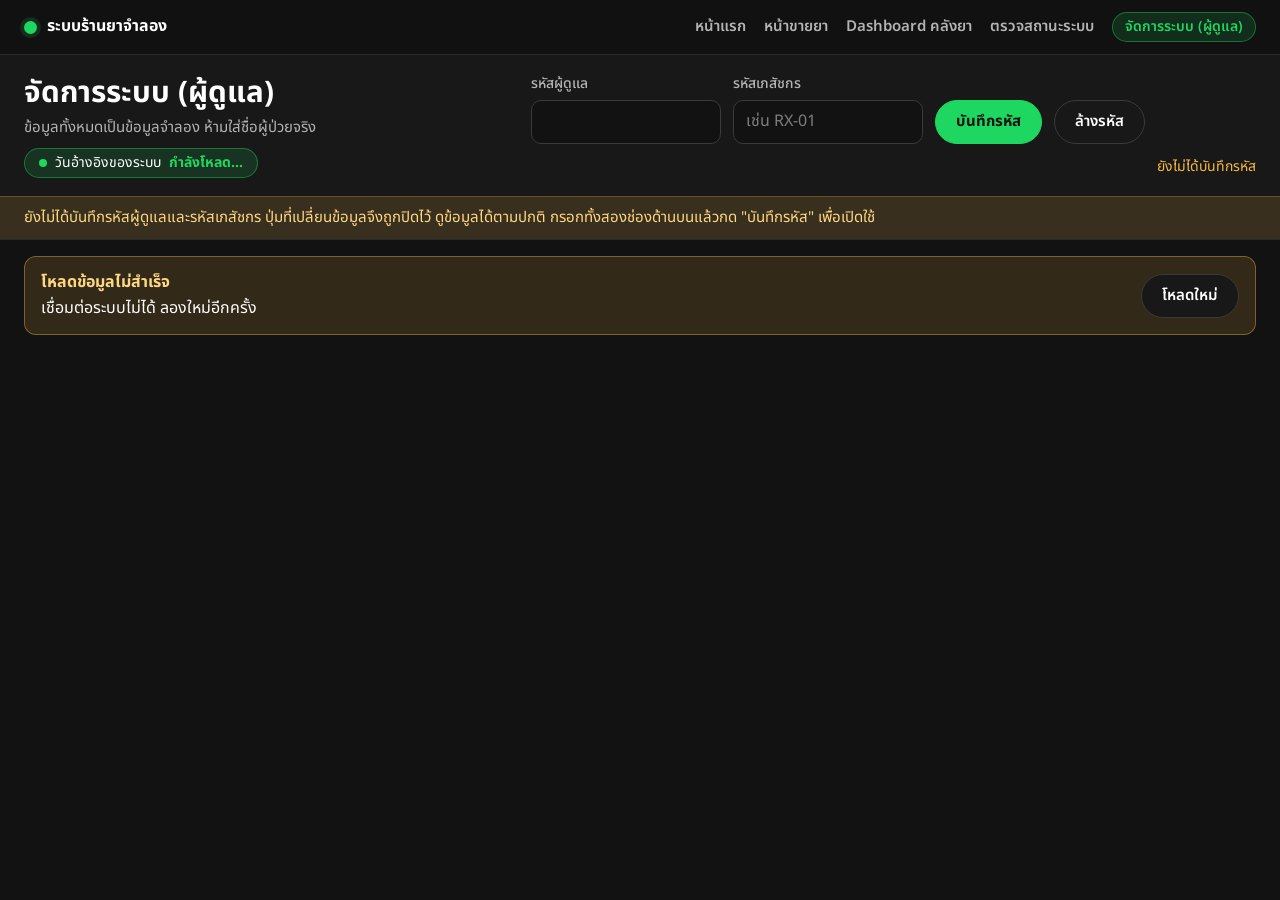
==== commit d475e600: "Add files via upload" ====
--- a/admin.html
+++ b/admin.html
@@ -299,6 +299,7 @@
     <a class="sys-brand" href="./index.html"><span class="sys-brand-dot" aria-hidden="true"></span>ระบบร้านยาจำลอง</a>
     <nav class="sys-nav" aria-label="นำทางระบบ">
       <a href="./index.html">หน้าแรก</a>
+      <a href="./pos.html">หน้าขายยา</a>
       <a href="./dashboard.html">Dashboard คลังยา</a>
       <a href="./status.html">ตรวจสถานะระบบ</a>
       <span class="sys-current" aria-current="page">จัดการระบบ (ผู้ดูแล)</span>
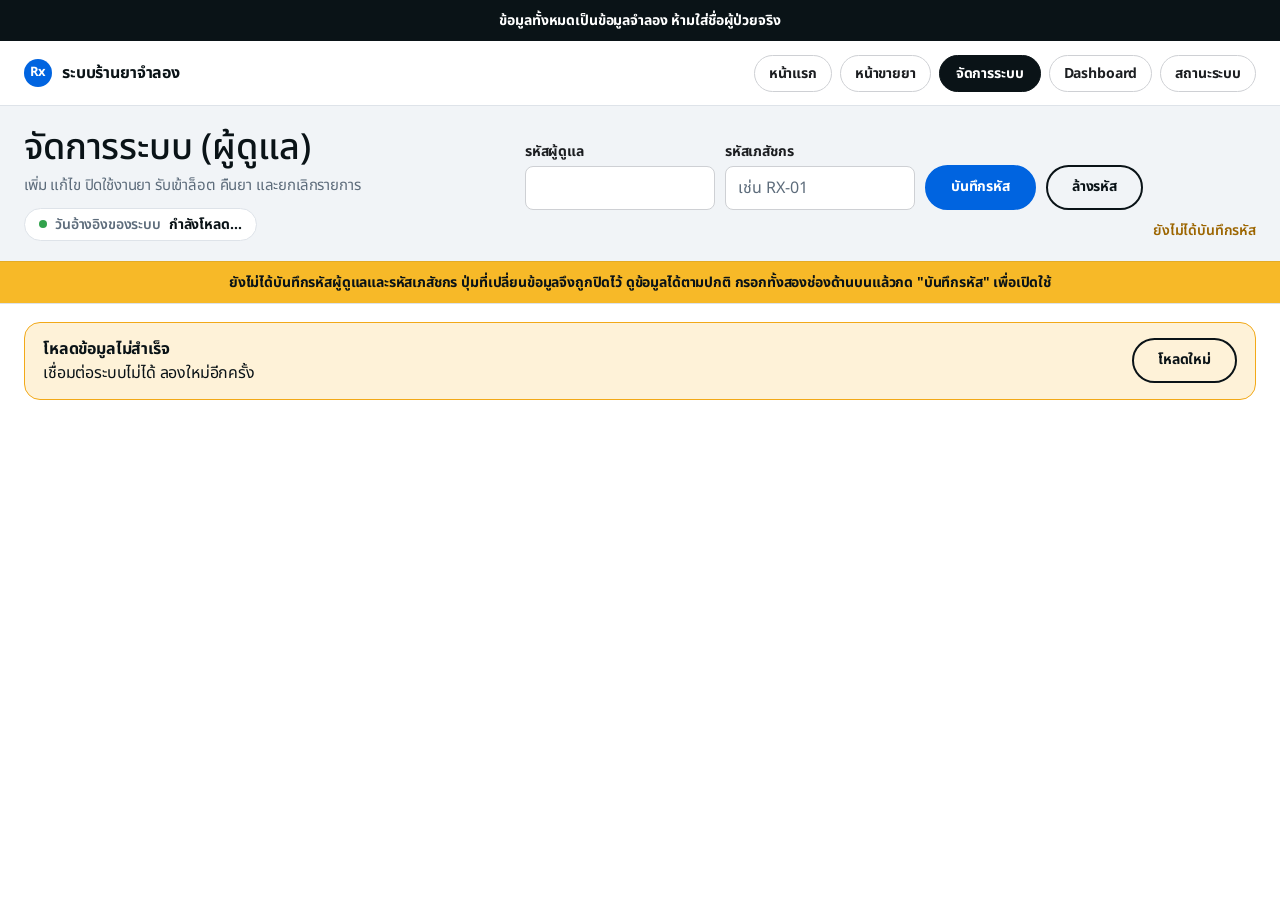
==== commit dba932e1: "Add files via upload" ====
--- a/admin.html
+++ b/admin.html
@@ -3,60 +3,72 @@
 <head>
 <meta charset="utf-8">
 <meta name="viewport" content="width=device-width, initial-scale=1, viewport-fit=cover">
-<meta name="theme-color" content="#121212">
+<meta name="theme-color" content="#ffffff">
 <title>จัดการระบบ (ผู้ดูแล) · ระบบร้านยาจำลอง</title>
 <link rel="preconnect" href="https://fonts.googleapis.com">
 <link rel="preconnect" href="https://fonts.gstatic.com" crossorigin>
-<link href="https://fonts.googleapis.com/css2?family=Noto+Sans+Thai:wght@400;500;600;700&display=swap" rel="stylesheet">
+<link href="https://fonts.googleapis.com/css2?family=Montserrat:wght@400;500;600;700&family=Noto+Sans+Thai:wght@300;400;500;600;700&display=swap" rel="stylesheet">
 <style>
   :root {
-    color-scheme: dark;
-    --bg: #121212;
-    --card: #181818;
-    --sub: #202020;
-    --line: #2a2a2a;
-    --hover: #222222;
-    --border: #3a3a3a;
-    --text: #ffffff;
-    --muted: #b3b3b3;
-    --green: #1ed760;
-    --green-hover: #2ee670;
-    --green-soft: rgba(30, 215, 96, 0.14);
-    --green-border: rgba(30, 215, 96, 0.42);
-    --orange: #f5b942;
-    --orange-soft: rgba(245, 185, 66, 0.14);
-    --gray: #8a8a8a;
-    --red: #ff7b72;
-    --red-soft: rgba(255, 123, 114, 0.14);
-    --radius: 12px;
-    --card-radius: 16px;
-    --pill: 9999px;
-    --shadow-card: rgba(0, 0, 0, 0.32) 0px 8px 18px;
-    --shadow-dialog: rgba(0, 0, 0, 0.55) 0px 12px 32px;
+    color-scheme: light;
+    --bg: #ffffff;
+    --card: #ffffff;
+    --sub: #f1f4f7;
+    --line: #dee3e9;
+    --hover: #f5f7fa;
+    --border: #ced0d4;
+    --text: #1c1e21;
+    --ink-deep: #0a1317;
+    --muted: #5d6c7b;
+    --primary: #0064e0;
+    --primary-deep: #0457cb;
+    --fb-blue: #1876f2;
+    --green: #31a24c;
+    --green-soft: rgba(49, 162, 76, 0.12);
+    --orange: #f2a918;
+    --warning: #f7b928;
+    --orange-soft: rgba(247, 185, 40, 0.18);
+    --gray: #8595a4;
+    --red: #e41e3f;
+    --red-strong: #f0284a;
+    --red-soft: rgba(228, 30, 63, 0.1);
+    --radius: 8px;
+    --card-radius: 24px;
+    --pill: 100px;
+    --shadow-card: rgba(20, 22, 26, 0.06) 0px 1px 4px 0px;
+    --shadow-dialog: rgba(20, 22, 26, 0.3) 0px 8px 32px;
   }
   * { box-sizing: border-box; }
   html, body { margin: 0; background: var(--bg); color: var(--text); }
   body {
     background: var(--bg);
     color: var(--text);
-    font-family: 'Noto Sans Thai', system-ui, -apple-system, 'Segoe UI', sans-serif;
+    font-family: 'Noto Sans Thai', 'Montserrat', 'Helvetica Neue', Helvetica, Arial, system-ui, sans-serif;
     font-size: 16px;
-    line-height: 1.6;
+    line-height: 1.5;
+    letter-spacing: -0.16px;
     -webkit-font-smoothing: antialiased;
   }
-  h1, h2, h3 { margin: 0; font-weight: 700; line-height: 1.35; }
-  h1 { font-size: clamp(1.5rem, 3.2vw, 1.85rem); }
-  h2 { font-size: 22px; }
+  h1, h2, h3 { margin: 0; font-weight: 500; line-height: 1.25; color: var(--ink-deep); }
+  h1 { font-size: clamp(1.75rem, 3.4vw, 2.25rem); }
+  h2 { font-size: 24px; }
   h3 { font-size: 20px; }
   p { margin: 0; }
-  a { color: var(--green); text-underline-offset: .22em; }
+  a { color: var(--primary); text-underline-offset: .22em; }
   [hidden] { display: none !important; }
 
-  .wrap { max-width: 1440px; margin: 0 auto; padding: 0 24px; }
+  .wrap { max-width: 1360px; margin: 0 auto; padding: 0 24px; }
+
+  /* ---------- Promo Notice Strip ---------- */
+  .promo-banner {
+    background: var(--ink-deep); color: #ffffff;
+    padding: 10px 20px; text-align: center;
+    font-size: 14px; font-weight: 700; letter-spacing: -0.14px;
+  }
 
   /* ---------- แถบนำทางร่วมของระบบ ---------- */
   .sys-topbar {
-    background: rgba(18, 18, 18, 0.92);
+    background: rgba(255, 255, 255, 0.96);
     border-bottom: 1px solid var(--line);
     backdrop-filter: blur(10px);
     position: sticky;
@@ -64,204 +76,206 @@
     z-index: 30;
   }
   .sys-topbar-inner {
-    max-width: 1440px; margin: 0 auto; padding: 12px 24px;
+    max-width: 1360px; margin: 0 auto; min-height: 64px; padding: 10px 24px;
     display: flex; align-items: center; justify-content: space-between;
-    flex-wrap: wrap; gap: 10px 20px;
+    flex-wrap: wrap; gap: 10px 18px;
   }
   .sys-brand {
     display: inline-flex; align-items: center; gap: 10px;
-    color: var(--text); font-weight: 700; text-decoration: none;
+    color: var(--ink-deep); font-weight: 700; text-decoration: none;
   }
   .sys-brand-dot {
-    width: 13px; height: 13px; border-radius: 50%;
-    background: var(--green); box-shadow: 0 0 0 4px var(--green-soft);
+    width: 28px; height: 28px; border-radius: 9999px;
+    background: var(--primary); color: #ffffff;
+    display: inline-grid; place-items: center; font-size: 13px; font-weight: 700;
     flex: 0 0 auto;
   }
-  .sys-nav { display: flex; align-items: center; flex-wrap: wrap; gap: 10px 18px; }
-  .sys-nav a { color: var(--muted); text-decoration: none; font-size: 15px; font-weight: 600; }
-  .sys-nav a:hover { color: var(--green); text-decoration: underline; }
+  .sys-nav { display: flex; align-items: center; flex-wrap: wrap; gap: 8px; }
+  .sys-nav a {
+    display: inline-flex; align-items: center; padding: 7px 14px; border-radius: var(--pill);
+    background: var(--bg); border: 1px solid var(--border);
+    color: var(--text); text-decoration: none; font-size: 14px; font-weight: 700; letter-spacing: -0.14px;
+  }
+  .sys-nav a:hover { background: var(--sub); }
   .sys-nav .sys-current {
-    border: 1px solid var(--green-border); background: var(--green-soft); color: var(--green);
-    border-radius: var(--pill); padding: 3px 12px; font-size: 14px; font-weight: 600;
+    background: var(--ink-deep); color: #ffffff; border: 1px solid var(--ink-deep);
+    border-radius: var(--pill); padding: 7px 16px; font-size: 14px; font-weight: 700; letter-spacing: -0.14px;
   }
 
   /* ---------- ส่วนหัว ---------- */
   header.top {
-    background: var(--card);
+    background: var(--sub);
     border-bottom: 1px solid var(--line);
   }
   .top-inner {
-    max-width: 1440px; margin: 0 auto;
+    max-width: 1360px; margin: 0 auto;
     display: flex; align-items: flex-end; justify-content: space-between;
-    gap: 20px 24px; padding: 18px 24px; flex-wrap: wrap;
-  }
-  .brand .sub { color: var(--muted); font-size: 15px; margin-top: 2px; }
+    gap: 20px 24px; padding: 20px 24px; flex-wrap: wrap;
+  }
+  .brand .sub { color: var(--muted); font-size: 15px; margin-top: 4px; }
   .asof {
-    display: inline-flex; align-items: center; gap: 8px; margin-top: 8px;
-    background: var(--green-soft); border: 1px solid var(--green-border); border-radius: var(--pill);
-    padding: 3px 14px; font-size: 14px; color: var(--text);
+    display: inline-flex; align-items: center; gap: 8px; margin-top: 10px;
+    background: var(--bg); border: 1px solid var(--line); border-radius: var(--pill);
+    padding: 5px 14px; font-size: 14px; color: var(--muted); font-weight: 600;
   }
   .asof::before {
     content: ""; width: 8px; height: 8px; border-radius: 50%; background: var(--green);
   }
-  .asof b { font-weight: 700; color: var(--green); }
-  .creds { display: flex; align-items: flex-end; gap: 12px; flex-wrap: wrap; }
+  .asof b { font-weight: 700; color: var(--ink-deep); }
+  .creds { display: flex; align-items: flex-end; gap: 10px; flex-wrap: wrap; }
   .creds .field { display: flex; flex-direction: column; gap: 4px; }
   .creds input { width: 190px; }
   .cred-status { flex-basis: 100%; text-align: right; font-size: 14px; color: var(--muted); min-height: 1.5em; }
-  .cred-status.warn { color: var(--orange); }
+  .cred-status.warn { color: #9c6500; font-weight: 600; }
 
   .lock-note {
-    background: var(--orange-soft); border-top: 1px solid rgba(245, 185, 66, 0.25);
-    color: #ffd782; font-size: 15px; padding: 9px 24px;
+    background: var(--warning); border-top: 1px solid rgba(10, 19, 23, 0.08);
+    color: var(--ink-deep); font-size: 14px; font-weight: 700; padding: 10px 24px; text-align: center;
   }
 
   /* ---------- ฟอร์ม ---------- */
-  label { font-size: 14px; color: var(--muted); font-weight: 500; }
+  label { font-size: 14px; color: var(--text); font-weight: 700; letter-spacing: -0.14px; }
   input[type=text], input[type=password], input[type=number], input[type=date], input[type=search], select, textarea {
     font: inherit; font-size: 16px; color: var(--text);
-    background: var(--bg); border: 1px solid var(--border); border-radius: 10px;
+    background: var(--bg); border: 1px solid var(--border); border-radius: var(--radius);
     padding: 8px 12px; min-height: 44px;
-    transition: border-color .15s ease, box-shadow .15s ease;
-  }
-  input[type=date] { color-scheme: dark; }
-  select { color-scheme: dark; cursor: pointer; }
+    transition: border-color .14s ease, background-color .14s ease;
+  }
+  input[type=search] { border-radius: var(--pill); background: var(--sub); border-color: transparent; padding-inline: 18px; }
+  select { cursor: pointer; }
   textarea { resize: vertical; min-height: 76px; width: 100%; }
-  input::placeholder, textarea::placeholder { color: #7e7e7e; }
+  input::placeholder, textarea::placeholder { color: var(--muted); }
   input:focus, select:focus, textarea:focus {
-    outline: none; border-color: var(--green); box-shadow: 0 0 0 2px var(--green-soft);
-  }
-  input:focus-visible, select:focus-visible, textarea:focus-visible {
-    outline: 2px solid var(--green); outline-offset: 2px; border-color: var(--green);
-  }
-  .check { display: inline-flex; align-items: center; gap: 8px; color: var(--text); font-size: 15px; cursor: pointer; min-height: 44px; }
-  .check input { width: 18px; height: 18px; accent-color: var(--green); }
-
-  /* ---------- ปุ่ม (แคปซูล) ---------- */
+    outline: none; border: 2px solid var(--fb-blue); background: var(--bg);
+  }
+  .check { display: inline-flex; align-items: center; gap: 8px; color: var(--text); font-size: 14px; font-weight: 600; cursor: pointer; min-height: 44px; }
+  .check input { width: 18px; height: 18px; accent-color: var(--primary); }
+
+  /* ---------- ปุ่ม (แคปซูล rounded.full = 100px) ---------- */
   .btn {
-    font: inherit; font-size: 15px; font-weight: 700; line-height: 1.4;
-    border-radius: var(--pill); padding: 8px 20px; min-height: 44px;
-    border: 1px solid transparent; cursor: pointer; white-space: nowrap;
+    font: inherit; font-size: 14px; font-weight: 700; line-height: 1.43; letter-spacing: -0.14px;
+    border-radius: var(--pill); padding: 10px 24px; min-height: 44px;
+    border: 2px solid transparent; cursor: pointer; white-space: nowrap;
     touch-action: manipulation;
     transition: transform .08s ease, background-color .14s ease, border-color .14s ease, color .14s ease;
   }
-  .btn:focus-visible { outline: 3px solid var(--green); outline-offset: 2px; }
+  .btn:focus-visible { outline: 2px solid var(--fb-blue); outline-offset: 2px; }
   .btn:active:not(:disabled) { transform: scale(0.98); }
-  .btn.primary { background: var(--green); color: #121212; border-color: var(--green); }
-  .btn.primary:hover:not(:disabled) { background: var(--green-hover); border-color: var(--green-hover); }
-  .btn.secondary { background: var(--card); color: var(--text); border-color: var(--border); font-weight: 600; }
-  .btn.secondary:hover:not(:disabled) { background: var(--hover); border-color: var(--green); color: var(--green); }
-  .btn.danger { background: var(--red-soft); color: var(--red); border: 1px solid rgba(255, 123, 114, 0.45); font-weight: 600; }
-  .btn.danger:hover:not(:disabled) { background: var(--red); color: #121212; border-color: var(--red); }
-  .btn.sm { padding: 5px 14px; min-height: 36px; font-size: 14px; }
-  .btn:disabled { opacity: .4; cursor: not-allowed; }
+  .btn.primary { background: var(--primary); color: #ffffff; border-color: var(--primary); }
+  .btn.primary:hover:not(:disabled) { background: var(--primary-deep); border-color: var(--primary-deep); }
+  .btn.secondary { background: transparent; color: var(--ink-deep); border-color: var(--ink-deep); }
+  .btn.secondary:hover:not(:disabled) { background: var(--sub); }
+  .btn.danger { background: transparent; color: var(--red); border-color: var(--red); }
+  .btn.danger:hover:not(:disabled) { background: var(--red); color: #ffffff; }
+  .btn.sm { padding: 6px 14px; min-height: 36px; font-size: 13px; border-width: 1.5px; }
+  .btn:disabled { background: #bcc0c4; border-color: #bcc0c4; color: #ffffff; cursor: not-allowed; }
 
   /* ---------- แถบเตือน ---------- */
   .banner {
     display: flex; align-items: center; justify-content: space-between; gap: 16px; flex-wrap: wrap;
-    border: 1px solid rgba(245, 185, 66, 0.4); background: var(--orange-soft);
-    color: var(--text); border-radius: var(--radius); padding: 13px 16px; margin-top: 16px;
-  }
-  .banner .title { color: #ffd782; font-weight: 700; }
+    border: 1px solid var(--orange); background: var(--orange-soft);
+    color: var(--ink-deep); border-radius: 16px; padding: 14px 18px; margin-top: 18px;
+  }
+  .banner .title { color: var(--ink-deep); font-weight: 700; }
   .loading { color: var(--muted); padding: 32px 0; }
 
-  /* ---------- แท็บ ---------- */
-  .tabs { display: flex; gap: 8px; flex-wrap: wrap; margin: 22px 0 16px; }
+  /* ---------- แท็บ (button-pill-tab & button-pill-tab-active) ---------- */
+  .tabs { display: flex; gap: 8px; flex-wrap: wrap; margin: 24px 0 18px; }
   .tab {
-    font: inherit; font-size: 16px; font-weight: 600; cursor: pointer; min-height: 44px;
-    background: var(--card); color: var(--muted); border: 1px solid var(--line);
-    border-radius: var(--pill); padding: 8px 22px;
+    font: inherit; font-size: 14px; font-weight: 700; letter-spacing: -0.14px; cursor: pointer; min-height: 42px;
+    background: var(--bg); color: var(--text); border: 1px solid var(--border);
+    border-radius: var(--pill); padding: 8px 20px;
     transition: background-color .14s ease, border-color .14s ease, color .14s ease;
   }
-  .tab:hover { color: var(--text); background: var(--hover); border-color: var(--border); }
-  .tab[aria-selected=true] { background: var(--green-soft); color: var(--green); border-color: var(--green); font-weight: 700; }
-  .tab:focus-visible { outline: 3px solid var(--green); outline-offset: 2px; }
-  .tab .n { font-weight: 500; opacity: .88; }
+  .tab:hover { background: var(--sub); }
+  .tab[aria-selected=true] { background: var(--ink-deep); color: #ffffff; border-color: var(--ink-deep); }
+  .tab:focus-visible { outline: 2px solid var(--fb-blue); outline-offset: 2px; }
+  .tab .n { font-weight: 500; opacity: .82; }
 
   .panel {
     background: var(--card); border: 1px solid var(--line);
     border-radius: var(--card-radius); box-shadow: var(--shadow-card);
-    padding: 20px; margin-bottom: 32px;
-  }
-  .panel-head { display: flex; align-items: center; justify-content: space-between; gap: 16px; flex-wrap: wrap; margin-bottom: 14px; }
+    padding: 24px; margin-bottom: 40px;
+  }
+  .panel-head { display: flex; align-items: center; justify-content: space-between; gap: 16px; flex-wrap: wrap; margin-bottom: 16px; }
   .toolbar { display: flex; align-items: flex-end; gap: 14px 16px; flex-wrap: wrap; margin-bottom: 14px; }
   .toolbar .field { display: flex; flex-direction: column; gap: 4px; }
   .toolbar input[type=search] { width: 300px; max-width: 100%; }
-  .count { color: var(--muted); font-size: 14px; margin-left: auto; align-self: center; }
+  .count { color: var(--muted); font-size: 14px; font-weight: 600; margin-left: auto; align-self: center; }
 
   /* ---------- ตาราง ---------- */
   .table-wrap {
     overflow: auto; max-height: calc(100vh - 330px); min-height: 320px;
-    border: 1px solid var(--line); border-radius: var(--radius); background: var(--card);
-  }
-  table { width: 100%; border-collapse: collapse; font-size: 15px; }
+    border: 1px solid var(--line); border-radius: 16px; background: var(--card);
+  }
+  table { width: 100%; border-collapse: collapse; font-size: 14px; }
   thead th {
     position: sticky; top: 0; z-index: 1;
-    background: #1e1e1e; color: var(--muted); font-weight: 600; text-align: left; font-size: 14px;
-    padding: 11px 12px; border-bottom: 1px solid var(--line); white-space: nowrap;
-  }
-  tbody td { padding: 10px 12px; border-bottom: 1px solid var(--line); vertical-align: top; }
+    background: var(--sub); color: var(--ink-deep); font-weight: 700; text-align: left; font-size: 14px;
+    padding: 12px 12px; border-bottom: 1px solid var(--line); white-space: nowrap;
+  }
+  tbody td { padding: 11px 12px; border-bottom: 1px solid var(--line); vertical-align: top; color: #444950; }
   tbody tr:hover td { background: var(--hover); }
   tbody tr:last-child td { border-bottom: none; }
-  th.num, td.num { text-align: right; font-variant-numeric: tabular-nums; white-space: nowrap; }
-  td.code { white-space: nowrap; font-weight: 600; font-family: "Cascadia Mono", Consolas, ui-monospace, monospace; font-size: 14px; color: var(--green); }
+  th.num, td.num { text-align: right; font-variant-numeric: tabular-nums; white-space: nowrap; color: var(--ink-deep); }
+  td.code { white-space: nowrap; font-weight: 700; font-family: "Cascadia Mono", Consolas, ui-monospace, monospace; font-size: 13.5px; color: var(--primary); }
   td.nowrap { white-space: nowrap; }
   td.actions { white-space: nowrap; }
   td.actions .btn + .btn { margin-left: 6px; }
   .muted { color: var(--muted); }
-  .small { font-size: 13.5px; color: var(--muted); display: block; font-family: 'Noto Sans Thai', system-ui, sans-serif; font-weight: 400; }
+  .small { font-size: 13px; color: var(--muted); display: block; font-family: 'Noto Sans Thai', system-ui, sans-serif; font-weight: 400; }
   .empty td { text-align: center; color: var(--muted); padding: 28px; }
-  tr.row-expired td { background: rgba(255, 123, 114, 0.08); }
+  tr.row-expired td { background: #fff5f6; }
   tr.row-expired td:first-child { box-shadow: inset 4px 0 0 var(--red); }
   .more-row { display: flex; justify-content: center; padding-top: 14px; }
 
   /* ---------- ป้ายสถานะ (สี + ข้อความ) ---------- */
   .badge {
     display: inline-flex; align-items: center; gap: 6px;
-    border-radius: var(--pill); padding: 2px 12px; font-size: 14px; font-weight: 600;
-    border: 1px solid; white-space: nowrap;
-  }
-  .badge::before { content: ""; width: 8px; height: 8px; border-radius: 50%; background: currentColor; }
-  .b-active { color: var(--green); border-color: var(--green-border); background: var(--green-soft); }
-  .b-quarantine { color: #ffd782; border-color: rgba(245, 185, 66, 0.42); background: var(--orange-soft); }
-  .b-written_off { color: #c8c8c8; border-color: var(--gray); background: rgba(138, 138, 138, 0.14); }
-  .b-on { color: var(--green); border-color: var(--green-border); background: var(--green-soft); }
-  .b-off { color: #c8c8c8; border-color: var(--gray); background: transparent; border-style: dashed; }
-  .b-dispense { color: var(--text); border-color: var(--border); background: var(--sub); }
-  .b-return { color: #9ad8ff; border-color: rgba(56, 189, 248, 0.4); background: rgba(56, 189, 248, 0.12); }
-  .b-void { color: #c8c8c8; border-color: var(--gray); background: transparent; border-style: dashed; }
+    border-radius: var(--pill); padding: 3px 11px; font-size: 12px; font-weight: 700;
+    border: 1px solid transparent; white-space: nowrap;
+  }
+  .badge::before { content: ""; width: 7px; height: 7px; border-radius: 50%; background: currentColor; }
+  .b-active { color: #ffffff; background: var(--green); }
+  .b-quarantine { color: var(--ink-deep); background: var(--warning); }
+  .b-written_off { color: var(--muted); border-color: var(--border); background: var(--sub); }
+  .b-on { color: #ffffff; background: var(--green); }
+  .b-off { color: var(--muted); border-color: var(--border); background: transparent; border-style: dashed; }
+  .b-dispense { color: var(--ink-deep); background: var(--sub); border-color: var(--line); }
+  .b-return { color: #ffffff; background: var(--primary); }
+  .b-void { color: #ffffff; background: var(--red); }
   .tag-expired {
-    display: inline-block; margin-left: 8px; font-size: 13px; font-weight: 600;
-    color: var(--red); border: 1px solid rgba(255, 123, 114, 0.45); background: var(--red-soft);
-    border-radius: var(--pill); padding: 1px 10px;
+    display: inline-block; margin-left: 8px; font-size: 12px; font-weight: 700;
+    color: #ffffff; background: var(--red);
+    border-radius: var(--pill); padding: 2px 10px;
   }
 
   /* ---------- กล่องยืนยัน ---------- */
   dialog {
     width: min(600px, calc(100vw - 32px)); max-height: calc(100vh - 32px);
-    background: var(--card); color: var(--text); border: 1px solid var(--border);
+    background: var(--card); color: var(--text); border: 1px solid var(--line);
     border-radius: var(--card-radius); padding: 0; box-shadow: var(--shadow-dialog);
   }
-  dialog::backdrop { background: rgba(0, 0, 0, 0.74); backdrop-filter: blur(4px); }
-  .dlg-body { padding: 22px 24px 20px; display: flex; flex-direction: column; gap: 14px; }
+  dialog::backdrop { background: rgba(10, 19, 23, 0.56); backdrop-filter: blur(4px); }
+  .dlg-body { padding: 24px; display: flex; flex-direction: column; gap: 14px; }
   .dlg-summary {
-    background: var(--bg); border: 1px solid var(--line); border-radius: var(--radius);
-    padding: 12px 14px; font-size: 15px; color: var(--text);
-  }
-  .dlg-summary.danger { border-color: rgba(255, 123, 114, 0.5); background: var(--red-soft); }
+    background: var(--sub); border: 1px solid var(--line); border-radius: 12px;
+    padding: 12px 14px; font-size: 15px; color: var(--ink-deep);
+  }
+  .dlg-summary.danger { border-color: var(--red-strong); background: #fff5f6; }
   .dlg-fields { display: grid; grid-template-columns: 1fr 1fr; gap: 12px 16px; }
   .dlg-fields .field { display: flex; flex-direction: column; gap: 4px; }
   .dlg-fields .field.full { grid-column: 1 / -1; }
   .dlg-fields input, .dlg-fields select { width: 100%; }
-  .hint { font-size: 13.5px; color: var(--muted); }
+  .hint { font-size: 13px; color: var(--muted); }
   .req { color: var(--red); }
   .dlg-error {
-    border: 1px solid rgba(255, 123, 114, 0.45); background: var(--red-soft); color: #ffb4ae;
-    border-radius: var(--radius); padding: 10px 14px; font-weight: 500;
+    border: 1px solid var(--red-strong); background: #fff5f6; color: var(--red);
+    border-radius: 12px; padding: 10px 14px; font-weight: 600;
   }
   .reauth {
     border: 1px dashed var(--orange); background: var(--orange-soft);
-    border-radius: var(--radius); padding: 12px 14px; display: flex; flex-direction: column; gap: 6px;
+    border-radius: 12px; padding: 12px 14px; display: flex; flex-direction: column; gap: 6px;
   }
   .dlg-actions { display: flex; justify-content: flex-end; gap: 10px; padding-top: 6px; flex-wrap: wrap; }
 
@@ -269,17 +283,17 @@
   .toast {
     position: fixed; right: 24px; bottom: 24px; z-index: 50; width: min(440px, calc(100vw - 32px));
     display: flex; gap: 12px; align-items: flex-start;
-    background: var(--card); border: 1px solid var(--green-border); border-left: 5px solid var(--green);
-    border-radius: var(--radius); box-shadow: var(--shadow-dialog); padding: 13px 15px;
-  }
-  .toast .t-title { color: var(--green); font-weight: 700; }
+    background: var(--ink-deep); color: #ffffff;
+    border-radius: 16px; box-shadow: var(--shadow-dialog); padding: 14px 18px;
+  }
+  .toast .t-title { color: #6be687; font-weight: 700; }
   .toast .t-msg { flex: 1; }
   .toast .x {
-    font: inherit; font-size: 14px; background: transparent; color: var(--muted); border: 1px solid var(--border);
-    border-radius: var(--pill); padding: 2px 12px; cursor: pointer; min-height: 34px;
-  }
-  .toast .x:hover { color: var(--text); border-color: var(--green); }
-  .toast .x:focus-visible { outline: 3px solid var(--green); outline-offset: 2px; }
+    font: inherit; font-size: 13px; font-weight: 700; background: rgba(255, 255, 255, 0.14); color: #ffffff; border: 0;
+    border-radius: var(--pill); padding: 4px 14px; cursor: pointer; min-height: 34px;
+  }
+  .toast .x:hover { background: rgba(255, 255, 255, 0.24); }
+  .toast .x:focus-visible { outline: 2px solid #ffffff; outline-offset: 2px; }
 
   @media (max-width: 720px) {
     .wrap, .top-inner, .sys-topbar-inner, .lock-note { padding-inline: 16px; }
@@ -294,15 +308,17 @@
 </head>
 <body>
 
+<div class="promo-banner" role="note">ข้อมูลทั้งหมดเป็นข้อมูลจำลอง ห้ามใส่ชื่อผู้ป่วยจริง</div>
+
 <div class="sys-topbar">
   <div class="sys-topbar-inner">
-    <a class="sys-brand" href="./index.html"><span class="sys-brand-dot" aria-hidden="true"></span>ระบบร้านยาจำลอง</a>
+    <a class="sys-brand" href="./index.html"><span class="sys-brand-dot" aria-hidden="true">Rx</span>ระบบร้านยาจำลอง</a>
     <nav class="sys-nav" aria-label="นำทางระบบ">
       <a href="./index.html">หน้าแรก</a>
       <a href="./pos.html">หน้าขายยา</a>
-      <a href="./dashboard.html">Dashboard คลังยา</a>
-      <a href="./status.html">ตรวจสถานะระบบ</a>
-      <span class="sys-current" aria-current="page">จัดการระบบ (ผู้ดูแล)</span>
+      <span class="sys-current" aria-current="page">จัดการระบบ</span>
+      <a href="./dashboard.html">Dashboard</a>
+      <a href="./status.html">สถานะระบบ</a>
     </nav>
   </div>
 </div>
@@ -311,7 +327,7 @@
   <div class="top-inner">
     <div class="brand">
       <h1>จัดการระบบ (ผู้ดูแล)</h1>
-      <p class="sub">ข้อมูลทั้งหมดเป็นข้อมูลจำลอง ห้ามใส่ชื่อผู้ป่วยจริง</p>
+      <p class="sub">เพิ่ม แก้ไข ปิดใช้งานยา รับเข้าล็อต คืนยา และยกเลิกรายการ</p>
       <p class="asof">วันอ้างอิงของระบบ <b id="asof">กำลังโหลด…</b></p>
     </div>
     <form id="cred-form" class="creds" autocomplete="off" novalidate>
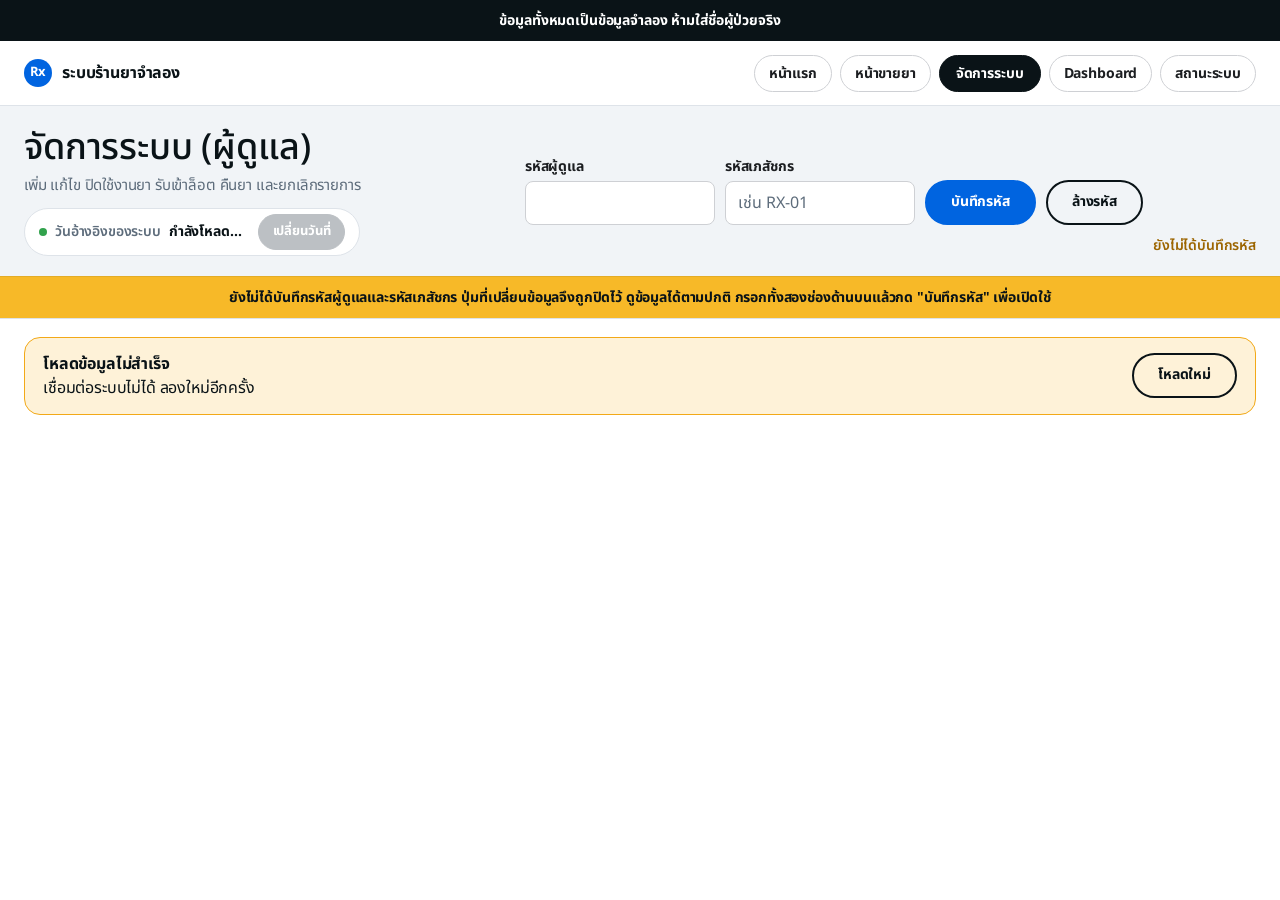
==== commit ebef65f3: "Add files via upload" ====
--- a/admin.html
+++ b/admin.html
@@ -328,7 +328,9 @@
     <div class="brand">
       <h1>จัดการระบบ (ผู้ดูแล)</h1>
       <p class="sub">เพิ่ม แก้ไข ปิดใช้งานยา รับเข้าล็อต คืนยา และยกเลิกรายการ</p>
-      <p class="asof">วันอ้างอิงของระบบ <b id="asof">กำลังโหลด…</b></p>
+      <p class="asof">วันอ้างอิงของระบบ <b id="asof">กำลังโหลด…</b>
+        <button type="button" id="btn-set-asof" class="btn secondary sm" style="margin-left:8px" data-write>เปลี่ยนวันที่</button>
+      </p>
     </div>
     <form id="cred-form" class="creds" autocomplete="off" novalidate>
       <div class="field">
@@ -925,7 +927,7 @@
   }
   return el('tr', null,
     td(r.dispense_id, 'code'),
-    td(r.datetime, 'nowrap'),
+    td(str(r.datetime).replace('T', ' '), 'nowrap'),
     td(r.sku, 'code'),
     td(r.lot, 'nowrap'),
     td(fmtInt(r.qty), 'num'),
@@ -1400,6 +1402,23 @@
 }
 
 /* =========================================================
+   Action: เปลี่ยนวันอ้างอิงของระบบ (app_config.as_of)
+   ========================================================= */
+$('#btn-set-asof').addEventListener('click', () => {
+  const cur = state.asOf && isDate(state.asOf) ? state.asOf : '';
+  openDialog({
+    title: 'เปลี่ยนวันอ้างอิงของระบบ',
+    fields: [
+      { name: 'as_of', label: 'วันอ้างอิง (ค.ศ.)', type: 'date', required: true, full: true, value: cur, hint: 'มีผลกับยอดใช้ได้ การขายยา และการรับเข้าทั้งระบบ' }
+    ],
+    summary: (v) => 'เปลี่ยนวันอ้างอิงของระบบจาก ' + (state.asOf || 'ไม่ระบุ') + (v.as_of ? ' → เป็น ' + v.as_of : ''),
+    validate: (v) => (!v.as_of || !isDate(v.as_of)) ? ['กรุณาเลือกวันอ้างอิงให้ครบ'] : [],
+    body: (v) => ({ action: 'config_set_as_of', as_of: v.as_of }),
+    success: (resp, v) => 'เปลี่ยนวันอ้างอิงของระบบเป็น ' + (resp.as_of ? fmtDate(resp.as_of) : v.as_of) + ' แล้ว'
+  });
+});
+
+/* =========================================================
    เริ่มทำงาน
    ========================================================= */
 (function init() {
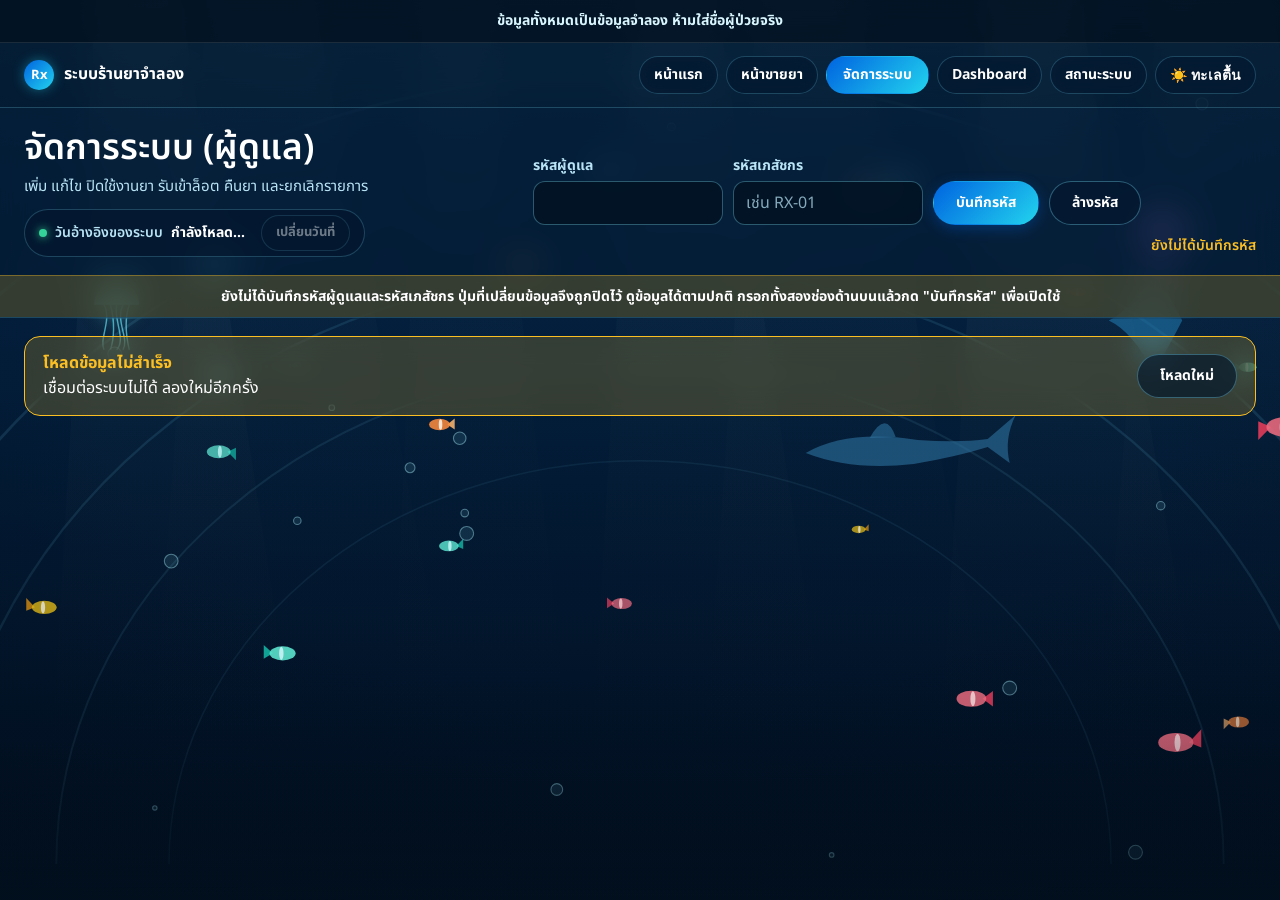
==== commit 9be0a60b: "Add files via upload" ====
--- a/admin.html
+++ b/admin.html
@@ -1,220 +1,246 @@
 <!DOCTYPE html>
-<html lang="th">
+<html lang="th" data-theme="dark">
 <head>
 <meta charset="utf-8">
 <meta name="viewport" content="width=device-width, initial-scale=1, viewport-fit=cover">
-<meta name="theme-color" content="#ffffff">
+<meta name="theme-color" id="theme-color" content="#021526">
 <title>จัดการระบบ (ผู้ดูแล) · ระบบร้านยาจำลอง</title>
 <link rel="preconnect" href="https://fonts.googleapis.com">
 <link rel="preconnect" href="https://fonts.gstatic.com" crossorigin>
 <link href="https://fonts.googleapis.com/css2?family=Montserrat:wght@400;500;600;700&family=Noto+Sans+Thai:wght@300;400;500;600;700&display=swap" rel="stylesheet">
 <style>
   :root {
+    color-scheme: dark;
+    --bg-fallback: #021526;
+    --promo-bg: rgba(2, 16, 30, 0.86);
+    --promo-text: #d9f6ff;
+    --topbar-bg: rgba(3, 24, 44, 0.68);
+    --bg: rgba(2, 18, 34, 0.84);
+    --card: rgba(5, 28, 52, 0.74);
+    --sub: rgba(4, 24, 44, 0.66);
+    --line: rgba(125, 226, 255, 0.22);
+    --hover: rgba(12, 54, 92, 0.8);
+    --border: rgba(125, 226, 255, 0.34);
+    --text: #ffffff;
+    --ink-deep: #ffffff;
+    --muted: #b9e4f5;
+    --primary: #22d3ee;
+    --primary-deep: #0064e0;
+    --arrow-bg: linear-gradient(135deg, #0064e0, #22d3ee);
+    --fb-blue: #22d3ee;
+    --green: #34d399;
+    --green-soft: rgba(52, 211, 153, 0.18);
+    --orange: #fbbf24;
+    --warning: #fbbf24;
+    --orange-soft: rgba(251, 191, 36, 0.2);
+    --gray: #94a3b8;
+    --red: #fb7185;
+    --red-strong: #f43f5e;
+    --red-soft: rgba(251, 113, 133, 0.18);
+    --radius: 12px;
+    --card-radius: 24px;
+    --pill: 100px;
+    --shadow-card: 0 12px 34px rgba(0, 10, 24, 0.42), inset 0 1px 0 rgba(255, 255, 255, 0.12);
+    --shadow-dialog: 0 16px 44px rgba(0, 8, 22, 0.65);
+    --dialog-bg: #07223d;
+  }
+
+  html[data-theme="light"] {
     color-scheme: light;
-    --bg: #ffffff;
-    --card: #ffffff;
-    --sub: #f1f4f7;
-    --line: #dee3e9;
-    --hover: #f5f7fa;
-    --border: #ced0d4;
-    --text: #1c1e21;
-    --ink-deep: #0a1317;
-    --muted: #5d6c7b;
+    --bg-fallback: #0b6e99;
+    --promo-bg: rgba(7, 48, 74, 0.88);
+    --promo-text: #ffffff;
+    --topbar-bg: rgba(255, 255, 255, 0.78);
+    --bg: rgba(255, 255, 255, 0.95);
+    --card: rgba(255, 255, 255, 0.86);
+    --sub: rgba(235, 247, 252, 0.88);
+    --line: rgba(14, 116, 144, 0.2);
+    --hover: rgba(234, 247, 253, 0.96);
+    --border: rgba(14, 116, 144, 0.34);
+    --text: #07263a;
+    --ink-deep: #041d2e;
+    --muted: #295975;
     --primary: #0064e0;
     --primary-deep: #0457cb;
-    --fb-blue: #1876f2;
-    --green: #31a24c;
-    --green-soft: rgba(49, 162, 76, 0.12);
-    --orange: #f2a918;
+    --arrow-bg: linear-gradient(135deg, #0064e0, #0ea5e9);
+    --fb-blue: #0064e0;
+    --green: #16a34a;
+    --green-soft: rgba(22, 163, 74, 0.14);
+    --orange: #b45309;
     --warning: #f7b928;
-    --orange-soft: rgba(247, 185, 40, 0.18);
-    --gray: #8595a4;
-    --red: #e41e3f;
-    --red-strong: #f0284a;
-    --red-soft: rgba(228, 30, 63, 0.1);
-    --radius: 8px;
-    --card-radius: 24px;
-    --pill: 100px;
-    --shadow-card: rgba(20, 22, 26, 0.06) 0px 1px 4px 0px;
-    --shadow-dialog: rgba(20, 22, 26, 0.3) 0px 8px 32px;
-  }
+    --orange-soft: rgba(247, 185, 40, 0.26);
+    --gray: #64748b;
+    --red: #dc2626;
+    --red-strong: #dc2626;
+    --red-soft: rgba(220, 38, 38, 0.12);
+    --shadow-card: 0 12px 32px rgba(4, 52, 82, 0.2), inset 0 1px 0 rgba(255, 255, 255, 0.95);
+    --dialog-bg: #ffffff;
+  }
+
   * { box-sizing: border-box; }
-  html, body { margin: 0; background: var(--bg); color: var(--text); }
+  html, body { margin: 0; background: var(--bg-fallback); color: var(--text); }
   body {
-    background: var(--bg);
-    color: var(--text);
-    font-family: 'Noto Sans Thai', 'Montserrat', 'Helvetica Neue', Helvetica, Arial, system-ui, sans-serif;
-    font-size: 16px;
-    line-height: 1.5;
-    letter-spacing: -0.16px;
-    -webkit-font-smoothing: antialiased;
-  }
-  h1, h2, h3 { margin: 0; font-weight: 500; line-height: 1.25; color: var(--ink-deep); }
-  h1 { font-size: clamp(1.75rem, 3.4vw, 2.25rem); }
-  h2 { font-size: 24px; }
+    font-family: 'Noto Sans Thai', 'Montserrat', system-ui, -apple-system, 'Segoe UI', sans-serif;
+    font-size: 16px; line-height: 1.55; -webkit-font-smoothing: antialiased;
+    position: relative; overflow-x: hidden;
+  }
+  h1, h2, h3 { margin: 0; font-weight: 600; line-height: 1.3; color: var(--ink-deep); }
+  h1 { font-size: clamp(1.65rem, 3.4vw, 2.2rem); }
+  h2 { font-size: 22px; }
   h3 { font-size: 20px; }
   p { margin: 0; }
   a { color: var(--primary); text-underline-offset: .22em; }
   [hidden] { display: none !important; }
 
-  .wrap { max-width: 1360px; margin: 0 auto; padding: 0 24px; }
-
-  /* ---------- Promo Notice Strip ---------- */
+  #ocean-canvas { position: fixed; inset: 0; width: 100%; height: 100%; z-index: 0; display: block; }
+  .tunnel-vignette {
+    position: fixed; inset: 0; z-index: 1; pointer-events: none;
+    background:
+      radial-gradient(ellipse 92% 78% at 50% 42%, transparent 45%, rgba(1, 14, 28, 0.42) 100%),
+      linear-gradient(180deg, rgba(160, 240, 255, 0.08) 0%, transparent 18%, transparent 82%, rgba(2, 18, 34, 0.48) 100%);
+  }
+  html[data-theme="light"] .tunnel-vignette {
+    background:
+      radial-gradient(ellipse 94% 80% at 50% 42%, transparent 50%, rgba(4, 64, 96, 0.28) 100%),
+      linear-gradient(180deg, rgba(255, 255, 255, 0.18) 0%, transparent 22%, transparent 84%, rgba(6, 66, 98, 0.34) 100%);
+  }
+  .page-layer { position: relative; z-index: 2; min-height: 100vh; display: flex; flex-direction: column; }
+
+  .wrap { max-width: 1360px; width: 100%; margin: 0 auto; padding: 0 24px; }
+
   .promo-banner {
-    background: var(--ink-deep); color: #ffffff;
-    padding: 10px 20px; text-align: center;
-    font-size: 14px; font-weight: 700; letter-spacing: -0.14px;
-  }
-
-  /* ---------- แถบนำทางร่วมของระบบ ---------- */
+    background: var(--promo-bg); color: var(--promo-text);
+    padding: 10px 20px; text-align: center; font-size: 14px; font-weight: 700;
+    backdrop-filter: blur(12px); border-bottom: 1px solid rgba(255, 255, 255, 0.1);
+  }
+
   .sys-topbar {
-    background: rgba(255, 255, 255, 0.96);
-    border-bottom: 1px solid var(--line);
-    backdrop-filter: blur(10px);
-    position: sticky;
-    top: 0;
-    z-index: 30;
+    background: var(--topbar-bg); border-bottom: 1px solid var(--line);
+    backdrop-filter: blur(16px); position: sticky; top: 0; z-index: 30;
   }
   .sys-topbar-inner {
     max-width: 1360px; margin: 0 auto; min-height: 64px; padding: 10px 24px;
-    display: flex; align-items: center; justify-content: space-between;
-    flex-wrap: wrap; gap: 10px 18px;
-  }
-  .sys-brand {
-    display: inline-flex; align-items: center; gap: 10px;
-    color: var(--ink-deep); font-weight: 700; text-decoration: none;
-  }
+    display: flex; align-items: center; justify-content: space-between; flex-wrap: wrap; gap: 10px 18px;
+  }
+  .sys-brand { display: inline-flex; align-items: center; gap: 10px; color: var(--ink-deep); font-weight: 700; text-decoration: none; }
   .sys-brand-dot {
-    width: 28px; height: 28px; border-radius: 9999px;
-    background: var(--primary); color: #ffffff;
+    width: 30px; height: 30px; border-radius: 9999px; background: var(--arrow-bg); color: #ffffff;
     display: inline-grid; place-items: center; font-size: 13px; font-weight: 700;
-    flex: 0 0 auto;
+    box-shadow: 0 0 12px rgba(34, 211, 238, 0.4); flex: 0 0 auto;
   }
   .sys-nav { display: flex; align-items: center; flex-wrap: wrap; gap: 8px; }
-  .sys-nav a {
-    display: inline-flex; align-items: center; padding: 7px 14px; border-radius: var(--pill);
-    background: var(--bg); border: 1px solid var(--border);
-    color: var(--text); text-decoration: none; font-size: 14px; font-weight: 700; letter-spacing: -0.14px;
-  }
-  .sys-nav a:hover { background: var(--sub); }
+  .sys-nav a, .theme-toggle {
+    display: inline-flex; align-items: center; gap: 6px; min-height: 38px;
+    padding: 6px 14px; border-radius: var(--pill);
+    background: var(--card); border: 1px solid var(--line);
+    color: var(--text); text-decoration: none; font-size: 14px; font-weight: 700;
+    backdrop-filter: blur(10px); cursor: pointer;
+  }
+  .sys-nav a:hover, .theme-toggle:hover { background: var(--hover); border-color: var(--primary); }
   .sys-nav .sys-current {
-    background: var(--ink-deep); color: #ffffff; border: 1px solid var(--ink-deep);
-    border-radius: var(--pill); padding: 7px 16px; font-size: 14px; font-weight: 700; letter-spacing: -0.14px;
-  }
-
-  /* ---------- ส่วนหัว ---------- */
+    background: var(--arrow-bg); color: #ffffff; border: 1px solid transparent;
+    border-radius: var(--pill); padding: 7px 16px; font-size: 14px; font-weight: 700;
+  }
+
   header.top {
-    background: var(--sub);
-    border-bottom: 1px solid var(--line);
+    background: var(--card); border-bottom: 1px solid var(--line); backdrop-filter: blur(18px);
   }
   .top-inner {
     max-width: 1360px; margin: 0 auto;
     display: flex; align-items: flex-end; justify-content: space-between;
-    gap: 20px 24px; padding: 20px 24px; flex-wrap: wrap;
+    gap: 20px 24px; padding: 18px 24px; flex-wrap: wrap;
   }
   .brand .sub { color: var(--muted); font-size: 15px; margin-top: 4px; }
   .asof {
-    display: inline-flex; align-items: center; gap: 8px; margin-top: 10px;
-    background: var(--bg); border: 1px solid var(--line); border-radius: var(--pill);
+    display: inline-flex; align-items: center; gap: 8px; margin-top: 10px; flex-wrap: wrap;
+    background: var(--sub); border: 1px solid var(--line); border-radius: var(--pill);
     padding: 5px 14px; font-size: 14px; color: var(--muted); font-weight: 600;
   }
-  .asof::before {
-    content: ""; width: 8px; height: 8px; border-radius: 50%; background: var(--green);
-  }
+  .asof::before { content: ""; width: 8px; height: 8px; border-radius: 50%; background: var(--green); box-shadow: 0 0 8px var(--green); }
   .asof b { font-weight: 700; color: var(--ink-deep); }
   .creds { display: flex; align-items: flex-end; gap: 10px; flex-wrap: wrap; }
   .creds .field { display: flex; flex-direction: column; gap: 4px; }
   .creds input { width: 190px; }
   .cred-status { flex-basis: 100%; text-align: right; font-size: 14px; color: var(--muted); min-height: 1.5em; }
-  .cred-status.warn { color: #9c6500; font-weight: 600; }
+  .cred-status.warn { color: var(--orange); font-weight: 600; }
 
   .lock-note {
-    background: var(--warning); border-top: 1px solid rgba(10, 19, 23, 0.08);
+    background: var(--orange-soft); border-top: 1px solid rgba(251, 191, 36, 0.35);
     color: var(--ink-deep); font-size: 14px; font-weight: 700; padding: 10px 24px; text-align: center;
   }
 
-  /* ---------- ฟอร์ม ---------- */
-  label { font-size: 14px; color: var(--text); font-weight: 700; letter-spacing: -0.14px; }
+  label { font-size: 14px; color: var(--muted); font-weight: 700; }
   input[type=text], input[type=password], input[type=number], input[type=date], input[type=search], select, textarea {
     font: inherit; font-size: 16px; color: var(--text);
     background: var(--bg); border: 1px solid var(--border); border-radius: var(--radius);
     padding: 8px 12px; min-height: 44px;
-    transition: border-color .14s ease, background-color .14s ease;
-  }
-  input[type=search] { border-radius: var(--pill); background: var(--sub); border-color: transparent; padding-inline: 18px; }
+  }
+  input[type=search] { border-radius: var(--pill); padding-inline: 18px; }
   select { cursor: pointer; }
   textarea { resize: vertical; min-height: 76px; width: 100%; }
-  input::placeholder, textarea::placeholder { color: var(--muted); }
-  input:focus, select:focus, textarea:focus {
-    outline: none; border: 2px solid var(--fb-blue); background: var(--bg);
-  }
+  input::placeholder, textarea::placeholder { color: var(--muted); opacity: 0.72; }
+  input:focus, select:focus, textarea:focus { outline: none; border-color: var(--fb-blue); box-shadow: 0 0 0 3px rgba(34, 211, 238, 0.22); }
   .check { display: inline-flex; align-items: center; gap: 8px; color: var(--text); font-size: 14px; font-weight: 600; cursor: pointer; min-height: 44px; }
   .check input { width: 18px; height: 18px; accent-color: var(--primary); }
 
-  /* ---------- ปุ่ม (แคปซูล rounded.full = 100px) ---------- */
   .btn {
-    font: inherit; font-size: 14px; font-weight: 700; line-height: 1.43; letter-spacing: -0.14px;
-    border-radius: var(--pill); padding: 10px 24px; min-height: 44px;
-    border: 2px solid transparent; cursor: pointer; white-space: nowrap;
-    touch-action: manipulation;
-    transition: transform .08s ease, background-color .14s ease, border-color .14s ease, color .14s ease;
+    font: inherit; font-size: 14px; font-weight: 700; line-height: 1.43;
+    border-radius: var(--pill); padding: 9px 22px; min-height: 44px;
+    border: 1px solid transparent; cursor: pointer; white-space: nowrap; touch-action: manipulation;
+    transition: transform .08s ease, background-color .14s ease, border-color .14s ease;
   }
   .btn:focus-visible { outline: 2px solid var(--fb-blue); outline-offset: 2px; }
   .btn:active:not(:disabled) { transform: scale(0.98); }
-  .btn.primary { background: var(--primary); color: #ffffff; border-color: var(--primary); }
-  .btn.primary:hover:not(:disabled) { background: var(--primary-deep); border-color: var(--primary-deep); }
-  .btn.secondary { background: transparent; color: var(--ink-deep); border-color: var(--ink-deep); }
-  .btn.secondary:hover:not(:disabled) { background: var(--sub); }
-  .btn.danger { background: transparent; color: var(--red); border-color: var(--red); }
+  .btn.primary { background: var(--arrow-bg); color: #ffffff; border-color: transparent; box-shadow: 0 4px 14px rgba(0, 100, 224, 0.32); }
+  .btn.primary:hover:not(:disabled) { filter: brightness(1.08); }
+  .btn.secondary { background: var(--sub); color: var(--text); border-color: var(--border); }
+  .btn.secondary:hover:not(:disabled) { background: var(--hover); border-color: var(--primary); }
+  .btn.danger { background: var(--red-soft); color: var(--red); border-color: var(--red); }
   .btn.danger:hover:not(:disabled) { background: var(--red); color: #ffffff; }
-  .btn.sm { padding: 6px 14px; min-height: 36px; font-size: 13px; border-width: 1.5px; }
-  .btn:disabled { background: #bcc0c4; border-color: #bcc0c4; color: #ffffff; cursor: not-allowed; }
-
-  /* ---------- แถบเตือน ---------- */
+  .btn.sm { padding: 5px 14px; min-height: 36px; font-size: 13px; }
+  .btn:disabled { opacity: 0.42; cursor: not-allowed; }
+
   .banner {
     display: flex; align-items: center; justify-content: space-between; gap: 16px; flex-wrap: wrap;
-    border: 1px solid var(--orange); background: var(--orange-soft);
+    border: 1px solid var(--orange); background: var(--orange-soft); backdrop-filter: blur(14px);
     color: var(--ink-deep); border-radius: 16px; padding: 14px 18px; margin-top: 18px;
   }
-  .banner .title { color: var(--ink-deep); font-weight: 700; }
+  .banner .title { color: var(--orange); font-weight: 700; }
   .loading { color: var(--muted); padding: 32px 0; }
 
-  /* ---------- แท็บ (button-pill-tab & button-pill-tab-active) ---------- */
-  .tabs { display: flex; gap: 8px; flex-wrap: wrap; margin: 24px 0 18px; }
+  .tabs { display: flex; gap: 8px; flex-wrap: wrap; margin: 22px 0 16px; }
   .tab {
-    font: inherit; font-size: 14px; font-weight: 700; letter-spacing: -0.14px; cursor: pointer; min-height: 42px;
-    background: var(--bg); color: var(--text); border: 1px solid var(--border);
-    border-radius: var(--pill); padding: 8px 20px;
-    transition: background-color .14s ease, border-color .14s ease, color .14s ease;
-  }
-  .tab:hover { background: var(--sub); }
-  .tab[aria-selected=true] { background: var(--ink-deep); color: #ffffff; border-color: var(--ink-deep); }
+    font: inherit; font-size: 15px; font-weight: 700; cursor: pointer; min-height: 44px;
+    background: var(--card); color: var(--muted); border: 1px solid var(--line);
+    border-radius: var(--pill); padding: 8px 20px; backdrop-filter: blur(12px);
+  }
+  .tab:hover { background: var(--hover); color: var(--text); }
+  .tab[aria-selected=true] { background: var(--arrow-bg); color: #ffffff; border-color: transparent; }
   .tab:focus-visible { outline: 2px solid var(--fb-blue); outline-offset: 2px; }
-  .tab .n { font-weight: 500; opacity: .82; }
+  .tab .n { font-weight: 500; opacity: .88; }
 
   .panel {
-    background: var(--card); border: 1px solid var(--line);
+    background: var(--card); border: 1px solid var(--line); backdrop-filter: blur(18px);
     border-radius: var(--card-radius); box-shadow: var(--shadow-card);
-    padding: 24px; margin-bottom: 40px;
-  }
-  .panel-head { display: flex; align-items: center; justify-content: space-between; gap: 16px; flex-wrap: wrap; margin-bottom: 16px; }
+    padding: 22px; margin-bottom: 40px;
+  }
+  .panel-head { display: flex; align-items: center; justify-content: space-between; gap: 16px; flex-wrap: wrap; margin-bottom: 14px; }
   .toolbar { display: flex; align-items: flex-end; gap: 14px 16px; flex-wrap: wrap; margin-bottom: 14px; }
   .toolbar .field { display: flex; flex-direction: column; gap: 4px; }
   .toolbar input[type=search] { width: 300px; max-width: 100%; }
   .count { color: var(--muted); font-size: 14px; font-weight: 600; margin-left: auto; align-self: center; }
 
-  /* ---------- ตาราง ---------- */
   .table-wrap {
     overflow: auto; max-height: calc(100vh - 330px); min-height: 320px;
-    border: 1px solid var(--line); border-radius: 16px; background: var(--card);
+    border: 1px solid var(--line); border-radius: 16px; background: var(--bg);
   }
   table { width: 100%; border-collapse: collapse; font-size: 14px; }
   thead th {
     position: sticky; top: 0; z-index: 1;
     background: var(--sub); color: var(--ink-deep); font-weight: 700; text-align: left; font-size: 14px;
-    padding: 12px 12px; border-bottom: 1px solid var(--line); white-space: nowrap;
-  }
-  tbody td { padding: 11px 12px; border-bottom: 1px solid var(--line); vertical-align: top; color: #444950; }
+    padding: 12px; border-bottom: 1px solid var(--line); white-space: nowrap;
+  }
+  tbody td { padding: 11px 12px; border-bottom: 1px solid var(--line); vertical-align: top; color: var(--text); }
   tbody tr:hover td { background: var(--hover); }
   tbody tr:last-child td { border-bottom: none; }
   th.num, td.num { text-align: right; font-variant-numeric: tabular-nums; white-space: nowrap; color: var(--ink-deep); }
@@ -225,75 +251,54 @@
   .muted { color: var(--muted); }
   .small { font-size: 13px; color: var(--muted); display: block; font-family: 'Noto Sans Thai', system-ui, sans-serif; font-weight: 400; }
   .empty td { text-align: center; color: var(--muted); padding: 28px; }
-  tr.row-expired td { background: #fff5f6; }
+  tr.row-expired td { background: var(--red-soft); }
   tr.row-expired td:first-child { box-shadow: inset 4px 0 0 var(--red); }
   .more-row { display: flex; justify-content: center; padding-top: 14px; }
 
-  /* ---------- ป้ายสถานะ (สี + ข้อความ) ---------- */
   .badge {
     display: inline-flex; align-items: center; gap: 6px;
     border-radius: var(--pill); padding: 3px 11px; font-size: 12px; font-weight: 700;
     border: 1px solid transparent; white-space: nowrap;
   }
   .badge::before { content: ""; width: 7px; height: 7px; border-radius: 50%; background: currentColor; }
-  .b-active { color: #ffffff; background: var(--green); }
-  .b-quarantine { color: var(--ink-deep); background: var(--warning); }
+  .b-active { color: var(--green); border-color: var(--green); background: var(--green-soft); }
+  .b-quarantine { color: var(--orange); border-color: var(--orange); background: var(--orange-soft); }
   .b-written_off { color: var(--muted); border-color: var(--border); background: var(--sub); }
-  .b-on { color: #ffffff; background: var(--green); }
+  .b-on { color: var(--green); border-color: var(--green); background: var(--green-soft); }
   .b-off { color: var(--muted); border-color: var(--border); background: transparent; border-style: dashed; }
   .b-dispense { color: var(--ink-deep); background: var(--sub); border-color: var(--line); }
-  .b-return { color: #ffffff; background: var(--primary); }
-  .b-void { color: #ffffff; background: var(--red); }
-  .tag-expired {
-    display: inline-block; margin-left: 8px; font-size: 12px; font-weight: 700;
-    color: #ffffff; background: var(--red);
-    border-radius: var(--pill); padding: 2px 10px;
-  }
-
-  /* ---------- กล่องยืนยัน ---------- */
+  .b-return { color: var(--primary); border-color: var(--primary); background: rgba(34, 211, 238, 0.14); }
+  .b-void { color: var(--red); border-color: var(--red); background: var(--red-soft); }
+  .tag-expired { display: inline-block; margin-left: 8px; font-size: 12px; font-weight: 700; color: #ffffff; background: #e11d48; border-radius: var(--pill); padding: 2px 10px; }
+
   dialog {
     width: min(600px, calc(100vw - 32px)); max-height: calc(100vh - 32px);
-    background: var(--card); color: var(--text); border: 1px solid var(--line);
+    background: var(--dialog-bg); color: var(--text); border: 1px solid var(--border);
     border-radius: var(--card-radius); padding: 0; box-shadow: var(--shadow-dialog);
   }
-  dialog::backdrop { background: rgba(10, 19, 23, 0.56); backdrop-filter: blur(4px); }
+  dialog::backdrop { background: rgba(2, 16, 30, 0.72); backdrop-filter: blur(6px); }
   .dlg-body { padding: 24px; display: flex; flex-direction: column; gap: 14px; }
-  .dlg-summary {
-    background: var(--sub); border: 1px solid var(--line); border-radius: 12px;
-    padding: 12px 14px; font-size: 15px; color: var(--ink-deep);
-  }
-  .dlg-summary.danger { border-color: var(--red-strong); background: #fff5f6; }
+  .dlg-summary { background: var(--sub); border: 1px solid var(--line); border-radius: 12px; padding: 12px 14px; font-size: 15px; color: var(--ink-deep); }
+  .dlg-summary.danger { border-color: var(--red-strong); background: var(--red-soft); }
   .dlg-fields { display: grid; grid-template-columns: 1fr 1fr; gap: 12px 16px; }
   .dlg-fields .field { display: flex; flex-direction: column; gap: 4px; }
   .dlg-fields .field.full { grid-column: 1 / -1; }
   .dlg-fields input, .dlg-fields select { width: 100%; }
   .hint { font-size: 13px; color: var(--muted); }
   .req { color: var(--red); }
-  .dlg-error {
-    border: 1px solid var(--red-strong); background: #fff5f6; color: var(--red);
-    border-radius: 12px; padding: 10px 14px; font-weight: 600;
-  }
-  .reauth {
-    border: 1px dashed var(--orange); background: var(--orange-soft);
-    border-radius: 12px; padding: 12px 14px; display: flex; flex-direction: column; gap: 6px;
-  }
+  .dlg-error { border: 1px solid var(--red-strong); background: var(--red-soft); color: var(--red); border-radius: 12px; padding: 10px 14px; font-weight: 600; }
+  .reauth { border: 1px dashed var(--orange); background: var(--orange-soft); border-radius: 12px; padding: 12px 14px; display: flex; flex-direction: column; gap: 6px; }
   .dlg-actions { display: flex; justify-content: flex-end; gap: 10px; padding-top: 6px; flex-wrap: wrap; }
 
-  /* ---------- ข้อความสำเร็จ ---------- */
   .toast {
     position: fixed; right: 24px; bottom: 24px; z-index: 50; width: min(440px, calc(100vw - 32px));
     display: flex; gap: 12px; align-items: flex-start;
-    background: var(--ink-deep); color: #ffffff;
+    background: #041d34; color: #ffffff; border: 1px solid rgba(52, 211, 153, 0.55); border-left: 5px solid #34d399;
     border-radius: 16px; box-shadow: var(--shadow-dialog); padding: 14px 18px;
   }
-  .toast .t-title { color: #6be687; font-weight: 700; }
+  .toast .t-title { color: #34d399; font-weight: 700; }
   .toast .t-msg { flex: 1; }
-  .toast .x {
-    font: inherit; font-size: 13px; font-weight: 700; background: rgba(255, 255, 255, 0.14); color: #ffffff; border: 0;
-    border-radius: var(--pill); padding: 4px 14px; cursor: pointer; min-height: 34px;
-  }
-  .toast .x:hover { background: rgba(255, 255, 255, 0.24); }
-  .toast .x:focus-visible { outline: 2px solid #ffffff; outline-offset: 2px; }
+  .toast .x { font: inherit; font-size: 13px; font-weight: 700; background: rgba(255, 255, 255, 0.14); color: #ffffff; border: 0; border-radius: var(--pill); padding: 4px 14px; cursor: pointer; min-height: 34px; }
 
   @media (max-width: 720px) {
     .wrap, .top-inner, .sys-topbar-inner, .lock-note { padding-inline: 16px; }
@@ -307,6 +312,9 @@
 </style>
 </head>
 <body>
+<canvas id="ocean-canvas" aria-hidden="true"></canvas>
+<div class="tunnel-vignette" aria-hidden="true"></div>
+<div class="page-layer">
 
 <div class="promo-banner" role="note">ข้อมูลทั้งหมดเป็นข้อมูลจำลอง ห้ามใส่ชื่อผู้ป่วยจริง</div>
 
@@ -319,6 +327,7 @@
       <span class="sys-current" aria-current="page">จัดการระบบ</span>
       <a href="./dashboard.html">Dashboard</a>
       <a href="./status.html">สถานะระบบ</a>
+      <button type="button" class="theme-toggle" id="theme-toggle" aria-pressed="false" aria-label="สลับบรรยากาศทะเลน้ำลึกและทะเลตื้น">☀️ ทะเลตื้น</button>
     </nav>
   </div>
 </div>
@@ -1427,6 +1436,83 @@
   updateLock();
   loadData();
 })();
+
+(function initOceanBg() {
+  const THEME_KEY = 'pharmacy_home_theme';
+  const toggleBtn = document.getElementById('theme-toggle');
+  const themeMeta = document.getElementById('theme-color');
+  let isLightOcean = false;
+  function applyTheme(mode) {
+    isLightOcean = mode === 'light';
+    document.documentElement.setAttribute('data-theme', isLightOcean ? 'light' : 'dark');
+    if (toggleBtn) { toggleBtn.setAttribute('aria-pressed', String(isLightOcean)); toggleBtn.textContent = isLightOcean ? '🌊 น้ำลึก' : '☀️ ทะเลตื้น'; }
+    if (themeMeta) themeMeta.setAttribute('content', isLightOcean ? '#0b6e99' : '#021526');
+  }
+  try { applyTheme(localStorage.getItem(THEME_KEY) === 'light' ? 'light' : 'dark'); } catch { applyTheme('dark'); }
+  if (toggleBtn) toggleBtn.addEventListener('click', () => { const n = isLightOcean ? 'dark' : 'light'; applyTheme(n); try { localStorage.setItem(THEME_KEY, n); } catch {} });
+
+  const canvas = document.getElementById('ocean-canvas');
+  const ctx = canvas && canvas.getContext('2d');
+  if (!ctx) return;
+  const reduceMotion = window.matchMedia('(prefers-reduced-motion: reduce)').matches;
+  let W = 0, H = 0, dpr = 1, px = 0, py = 0, sx = 0, sy = 0;
+  const rand = (a, b) => a + Math.random() * (b - a);
+  function resize() { dpr = Math.min(window.devicePixelRatio || 1, 2); W = window.innerWidth; H = window.innerHeight; canvas.width = Math.floor(W * dpr); canvas.height = Math.floor(H * dpr); ctx.setTransform(dpr, 0, 0, dpr, 0, 0); }
+
+  const rays = Array.from({ length: 7 }, (_, i) => ({ baseX: 0.08 + i * 0.14, width: rand(60, 130), speed: rand(0.24, 0.5), phase: rand(0, 6.28), alpha: rand(0.05, 0.11) }));
+  const bubbles = Array.from({ length: 26 }, () => ({ x: Math.random(), y: Math.random(), r: rand(2, 7), speed: rand(24, 60), wobble: rand(0.7, 1.8), phase: rand(0, 6.28) }));
+  const palettes = [{ b: '#ff8a3d', s: '#fff6e8', f: '#ffb870' }, { b: '#38bdf8', s: '#fde047', f: '#0284c7' }, { b: '#facc15', s: '#ffffff', f: '#f59e0b' }, { b: '#5eead4', s: '#cffafe', f: '#14b8a6' }, { b: '#fb7185', s: '#ffe4e6', f: '#f43f5e' }];
+  const fish = Array.from({ length: 20 }, (_, i) => { const dir = i % 2 === 0 ? 1 : -1, depth = rand(0.45, 1.1); return { x: Math.random() * 1400 - 150, yF: rand(0.14, 0.82), dir, speed: rand(24, 60) * depth, size: rand(10, 19) * depth, depth, phase: rand(0, 6.28), amp: rand(8, 22), p: palettes[i % palettes.length] }; });
+  const mantas = [{ x: -180, yF: 0.22, dir: 1, speed: 44, sc: 1.05, ph: 0.4 }, { x: 1180, yF: 0.36, dir: -1, speed: 32, sc: 0.72, ph: 2.3 }];
+  const shark = { x: 940, yF: 0.48, dir: -1, speed: 50, sc: 1.0, ph: 1.1 };
+  const turtle = { x: -120, yF: 0.65, dir: 1, speed: 28, sc: 0.9, ph: 0.8 };
+  const jellies = [{ xF: 0.08, yF: 0.32, sc: 0.9, ph: 0, h: '#67e8f9', g: 'rgba(103,232,249,0.4)' }, { xF: 0.9, yF: 0.28, sc: 1.05, ph: 2.1, h: '#c084fc', g: 'rgba(192,132,252,0.4)' }];
+
+  let lastTs = 0;
+  function frame(ts) {
+    const t = ts * 0.001, dt = Math.min(0.05, lastTs ? (ts - lastTs) * 0.001 : 0.016); lastTs = ts;
+    sx += (px - sx) * 0.06; sy += (py - sy) * 0.06;
+    const bg = ctx.createLinearGradient(0, 0, 0, H);
+    if (isLightOcean) { bg.addColorStop(0, '#1ab6d9'); bg.addColorStop(0.35, '#0e8cb5'); bg.addColorStop(0.72, '#085d87'); bg.addColorStop(1, '#043554'); }
+    else { bg.addColorStop(0, '#042c54'); bg.addColorStop(0.35, '#031f3d'); bg.addColorStop(0.72, '#02152b'); bg.addColorStop(1, '#010c1a'); }
+    ctx.fillStyle = bg; ctx.fillRect(0, 0, W, H);
+    for (const r of rays) {
+      const xTop = r.baseX * W + Math.sin(t * r.speed + r.phase) * 36 + sx * 16;
+      const g = ctx.createLinearGradient(xTop, 0, xTop + 70, H * 0.88);
+      const a = r.alpha * (isLightOcean ? 1.65 : 0.95) * (0.75 + 0.25 * Math.sin(t * 0.7 + r.phase));
+      g.addColorStop(0, 'rgba(195,248,255,' + a.toFixed(3) + ')'); g.addColorStop(1, 'transparent');
+      ctx.fillStyle = g; ctx.beginPath(); ctx.moveTo(xTop - r.width * 0.45, -10); ctx.lineTo(xTop + r.width * 0.45, -10); ctx.lineTo(xTop + r.width * 1.9, H * 0.95); ctx.lineTo(xTop - r.width, H * 0.95); ctx.closePath(); ctx.fill();
+    }
+    const cx = W * 0.5 + sx * 20, fy = H * 0.96 + sy * 10;
+    for (let i = 1; i <= 5; i++) { const k = i / 5; ctx.beginPath(); ctx.ellipse(cx, fy, W * (0.28 + k * 0.44), H * (0.34 + k * 0.54), 0, Math.PI, 0, false); ctx.strokeStyle = isLightOcean ? 'rgba(255,255,255,' + (0.08 + k * 0.13).toFixed(3) + ')' : 'rgba(120,225,255,' + (0.05 + k * 0.1).toFixed(3) + ')'; ctx.lineWidth = 1.2 + k * 2; ctx.stroke(); }
+    if (!reduceMotion) {
+      for (const m of mantas) { m.x += m.dir * m.speed * dt; if (m.dir === 1 && m.x > W + 220) m.x = -220; if (m.dir === -1 && m.x < -220) m.x = W + 220; }
+      shark.x += shark.dir * shark.speed * dt; if (shark.x < -220) shark.x = W + 220;
+      turtle.x += turtle.dir * turtle.speed * dt; if (turtle.x > W + 160) turtle.x = -160;
+      for (const f of fish) { f.x += f.dir * f.speed * dt; if (f.dir === 1 && f.x > W + 90) f.x = -90; if (f.dir === -1 && f.x < -90) f.x = W + 90; }
+    }
+    for (const m of mantas) {
+      const y = m.yF * H + Math.sin(t * 0.7 + m.ph) * 24 + sy * 14, fl = Math.sin(t * 2.1 + m.ph) * 22;
+      ctx.save(); ctx.translate(m.x + sx * 14, y); ctx.scale(m.dir * m.sc, m.sc); ctx.globalAlpha = isLightOcean ? 0.52 : 0.66;
+      ctx.fillStyle = isLightOcean ? '#0369a1' : '#1d6fa3';
+      ctx.beginPath(); ctx.moveTo(56, 0); ctx.quadraticCurveTo(22, -16, -6, -54 + fl); ctx.quadraticCurveTo(-30, -24 + fl * 0.4, -46, 0); ctx.quadraticCurveTo(-30, 24 - fl * 0.4, -6, 54 - fl); ctx.quadraticCurveTo(22, 16, 56, 0); ctx.closePath(); ctx.fill(); ctx.restore();
+    }
+    { const y = shark.yF * H + Math.sin(t * 0.55 + shark.ph) * 20 + sy * 10, wg = Math.sin(t * 3.1 + shark.ph) * 14; ctx.save(); ctx.translate(shark.x + sx * 10, y); ctx.scale(shark.dir * shark.sc, shark.sc); ctx.globalAlpha = isLightOcean ? 0.46 : 0.6; ctx.fillStyle = isLightOcean ? '#1e6088' : '#2d729e'; ctx.beginPath(); ctx.moveTo(-4, -14); ctx.quadraticCurveTo(6, -42, 22, -13); ctx.closePath(); ctx.fill(); ctx.beginPath(); ctx.moveTo(86, 2); ctx.quadraticCurveTo(44, -22, -26, -11); ctx.quadraticCurveTo(-68, -4 + wg * 0.4, -96, -2 + wg); ctx.lineTo(-124, -26 + wg); ctx.quadraticCurveTo(-112, -2 + wg, -118, 22 + wg); ctx.lineTo(-96, 6 + wg); ctx.quadraticCurveTo(-64, 10 + wg * 0.4, -22, 13); ctx.quadraticCurveTo(40, 20, 86, 2); ctx.closePath(); ctx.fill(); ctx.restore(); }
+    { const y = turtle.yF * H + Math.sin(t * 0.8 + turtle.ph) * 20 + sy * 16, rw = Math.sin(t * 2.2 + turtle.ph); ctx.save(); ctx.translate(turtle.x + sx * 18, y); ctx.scale(turtle.dir * turtle.sc, turtle.sc); ctx.globalAlpha = 0.8; ctx.fillStyle = '#2c7a6b'; ctx.save(); ctx.translate(10, 8); ctx.rotate(rw * 0.48); ctx.beginPath(); ctx.ellipse(-4, 18, 8, 22, 0.35, 0, 6.28); ctx.fill(); ctx.restore(); ctx.fillStyle = '#389683'; ctx.beginPath(); ctx.ellipse(36, 0, 12, 8.5, 0.1, 0, 6.28); ctx.fill(); ctx.fillStyle = '#1f6e5c'; ctx.beginPath(); ctx.ellipse(0, -2, 30, 17, 0, 0, 6.28); ctx.fill(); ctx.restore(); }
+    for (const j of jellies) {
+      const p = Math.sin(t * 2 + j.ph), x = j.xF * W + Math.sin(t * 0.45 + j.ph) * 24 + sx * 20, y = j.yF * H + Math.cos(t * 0.6 + j.ph) * 20 + sy * 14, bw = (24 + p * 3.5) * j.sc;
+      ctx.save(); ctx.translate(x, y); const h = ctx.createRadialGradient(0, 0, 2, 0, 4, 44 * j.sc); h.addColorStop(0, j.g); h.addColorStop(1, 'transparent'); ctx.fillStyle = h; ctx.beginPath(); ctx.arc(0, 4, 44 * j.sc, 0, 6.28); ctx.fill(); ctx.strokeStyle = j.h; ctx.lineWidth = 1.6 * j.sc; ctx.globalAlpha = 0.65; for (let k = -2; k <= 2; k++) { ctx.beginPath(); const x0 = k * 7 * j.sc; ctx.moveTo(x0, 4 * j.sc); ctx.bezierCurveTo(x0 + Math.sin(t * 2.5 + j.ph + k) * 9 * j.sc, 22 * j.sc, x0 - Math.cos(t * 2.1 + j.ph + k) * 11 * j.sc, 42 * j.sc, x0, 54 * j.sc); ctx.stroke(); } ctx.fillStyle = j.h; ctx.globalAlpha = 0.78; ctx.beginPath(); ctx.arc(0, 4 * j.sc, bw, Math.PI, 0, false); ctx.closePath(); ctx.fill(); ctx.restore();
+    }
+    for (const f of fish) { const y = f.yF * H + Math.sin(t * 1.6 + f.phase) * f.amp + sy * (14 * f.depth), wg = Math.sin(t * 7.5 + f.phase) * (f.size * 0.24); ctx.save(); ctx.translate(f.x + sx * (18 * f.depth), y); ctx.scale(f.dir, 1); ctx.globalAlpha = Math.min(0.9, 0.42 + f.depth * 0.45); ctx.fillStyle = f.p.f; ctx.beginPath(); ctx.moveTo(-f.size * 0.75, 0); ctx.lineTo(-f.size * 1.45, -f.size * 0.52 + wg); ctx.lineTo(-f.size * 1.45, f.size * 0.52 + wg); ctx.closePath(); ctx.fill(); ctx.fillStyle = f.p.b; ctx.beginPath(); ctx.ellipse(0, 0, f.size, f.size * 0.54, 0, 0, 6.28); ctx.fill(); ctx.fillStyle = f.p.s; ctx.beginPath(); ctx.ellipse(-f.size * 0.1, 0, f.size * 0.17, f.size * 0.5, 0, 0, 6.28); ctx.fill(); ctx.restore(); }
+    for (let i = bubbles.length - 1; i >= 0; i--) { const b = bubbles[i]; if (!reduceMotion) { b.y -= (b.speed * dt) / Math.max(H, 1); if (b.y < -0.05) { if (b.temp) { bubbles.splice(i, 1); continue; } b.y = 1.05; b.x = Math.random(); } } const bx = b.x * W + Math.sin(t * b.wobble + b.phase) * 14 + sx * 20, by = b.y * H + sy * 10; ctx.strokeStyle = isLightOcean ? 'rgba(255,255,255,0.5)' : 'rgba(175,242,255,0.42)'; ctx.fillStyle = isLightOcean ? 'rgba(255,255,255,0.14)' : 'rgba(140,232,255,0.1)'; ctx.lineWidth = 1.1; ctx.beginPath(); ctx.arc(bx, by, b.r, 0, 6.28); ctx.fill(); ctx.stroke(); }
+    if (!reduceMotion) requestAnimationFrame(frame);
+  }
+  window.addEventListener('resize', resize);
+  window.addEventListener('pointermove', (e) => { if (!W || !H) return; px = (e.clientX / W - 0.5) * 2; py = (e.clientY / H - 0.5) * 2; }, { passive: true });
+  window.addEventListener('pointerdown', (e) => { if (e.target.closest('a, button, input, select, textarea, dialog, table')) return; for (let i = 0; i < 7; i++) bubbles.push({ x: (e.clientX + rand(-22, 22)) / Math.max(W, 1), y: (e.clientY + rand(-12, 12)) / Math.max(H, 1), r: rand(2.5, 8), speed: rand(45, 90), wobble: rand(1, 2.2), phase: rand(0, 6.28), temp: true }); if (bubbles.length > 80) bubbles.splice(0, bubbles.length - 80); }, { passive: true });
+  resize(); requestAnimationFrame(frame);
+})();
 </script>
+</div>
 </body>
 </html>
